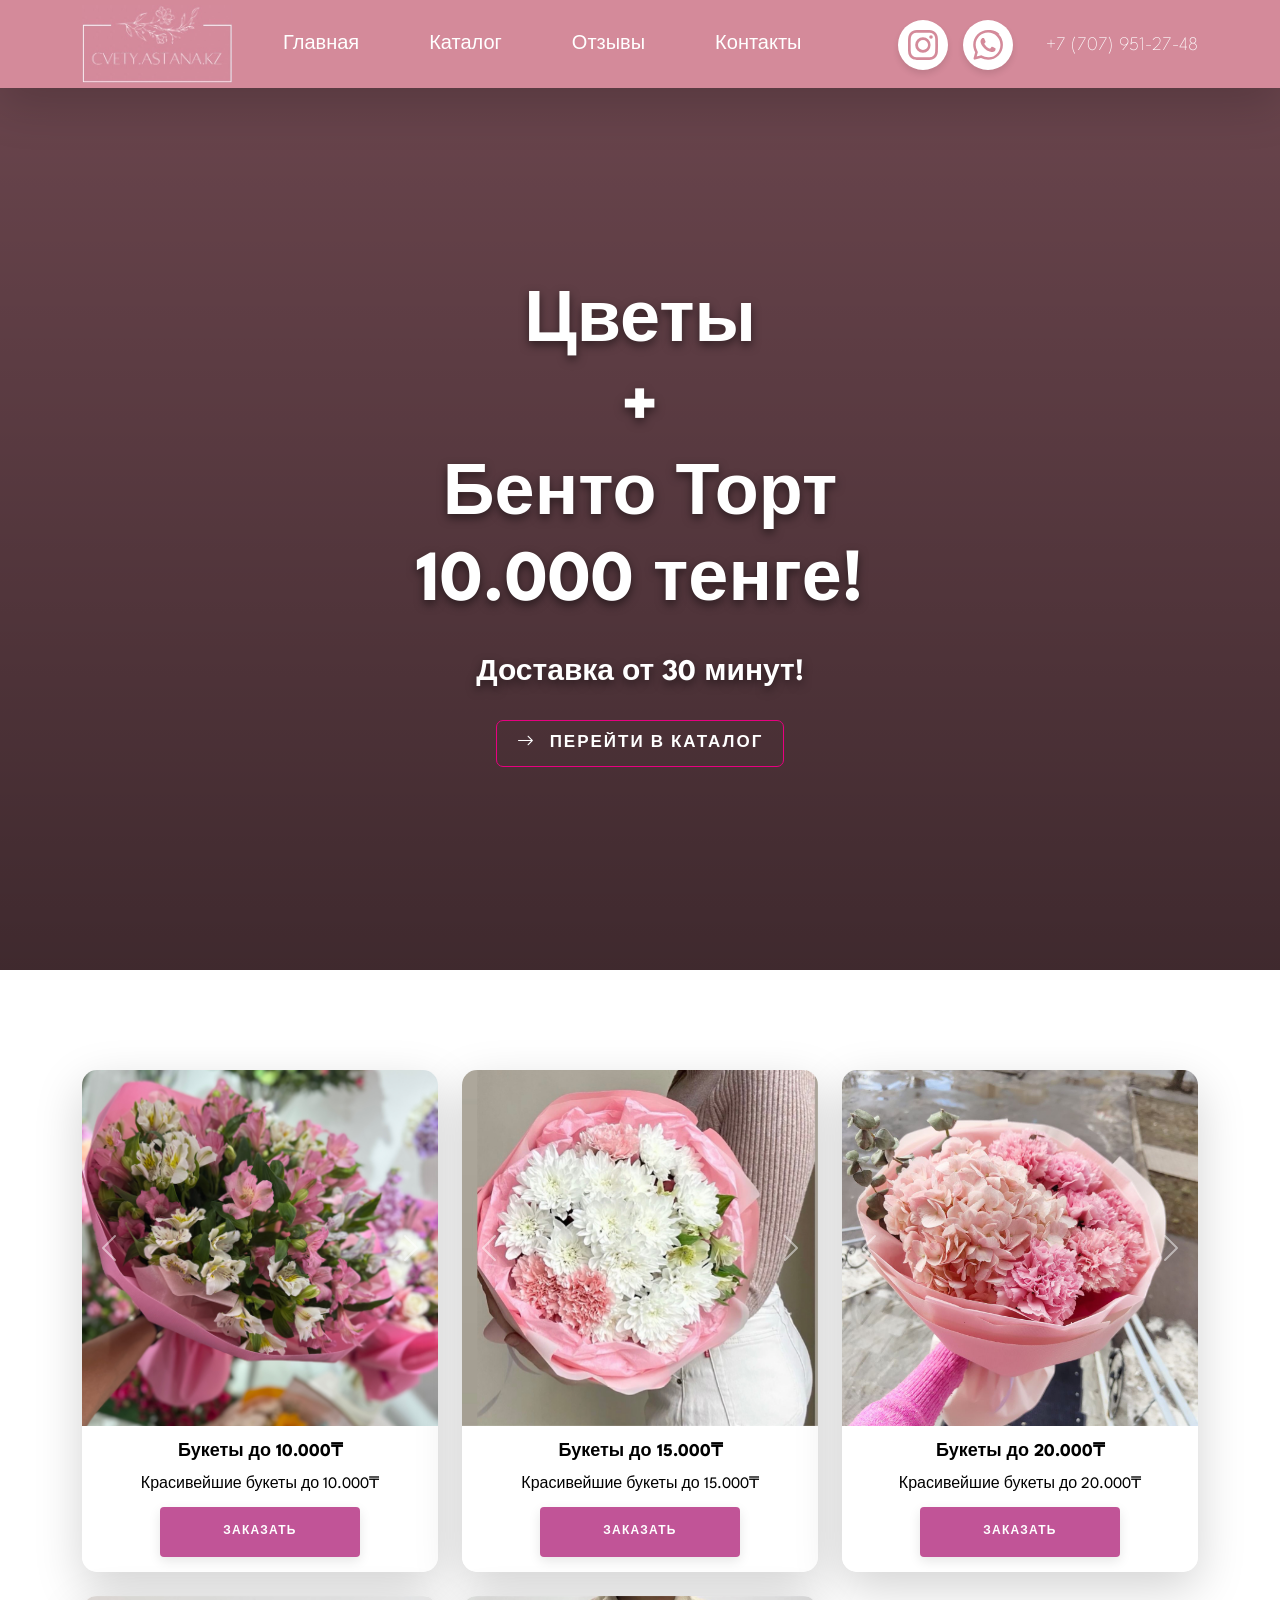
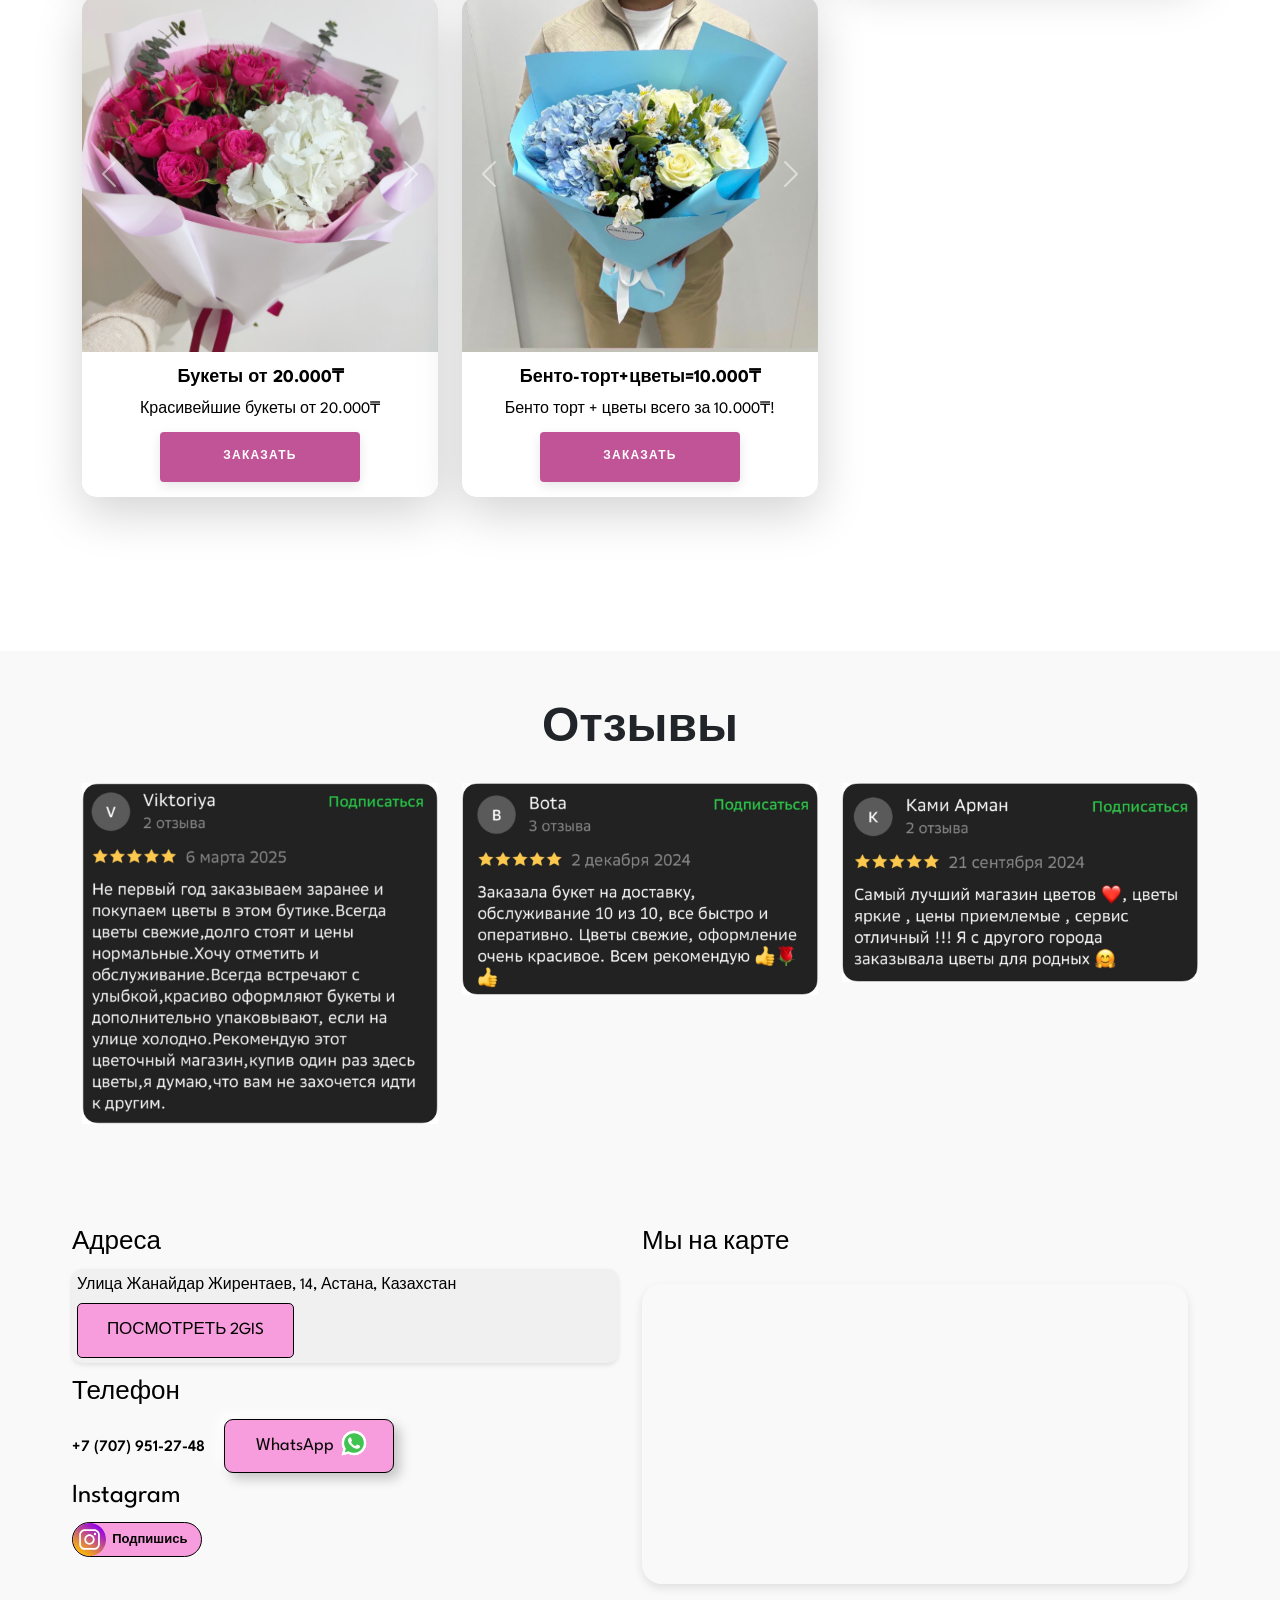
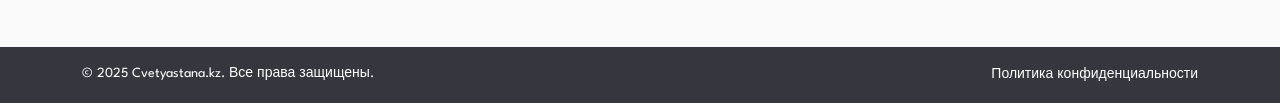
==== index.html @ 32a64604 "Add files via upload" ====
<!doctype html>
<html lang="ru">

<head>
    <meta charset="utf-8">
    <meta name="viewport" content="width=device-width, initial-scale=1">

    <meta name="description" content="">
    <meta name="author" content="Tooplate">

    <title>Cvetyastana.kz - Цветочный магазин</title>

    <!-- CSS FILES -->
    <link rel="preconnect" href="https://fonts.googleapis.com">

    <link rel="preconnect" href="https://fonts.gstatic.com" crossorigin>

    <link href="https://fonts.googleapis.com/css2?family=League+Spartan:wght@100;300;400;600;700&display=swap"
        rel="stylesheet">

    <link href="css/bootstrap.min.css" rel="stylesheet">

    <link href="css/bootstrap-icons.css" rel="stylesheet">

    <link href="css/owl.carousel.min.css" rel="stylesheet">

    <link href="css/style.css" rel="stylesheet">

    <style>
        :root {
            --primary-color: #d48a9a;
            --secondary-color: #bd0369;
            --header-height: 100px;
            /* Фиксированная высота хедера */
        }

        .navbar,
        .footer,
        .hero-section,
        .custom-btn,
        .badge {
            background-color: var(--primary-color) !important;
        }


        .navbar-brand,
        .nav-link,
        .hero-title,
        .text-white,
        .custom-btn,
        .badge {
            color: #ffffff !important;
        }

        .nav-link:hover,
        .custom-btn:hover {
            color: #bd0369 !important;
        }

        .contp {
            font-size: 30px;
        }

        .bgpriv {
            background: linear-gradient(to bottom, rgba(0, 0, 0, 0.5), rgba(0, 0, 0, 0.7)),
                url('images/fon.JPG');
            background-size: cover;
            background-position: center;
            background-repeat: no-repeat;
            height: 100vh;
            display: flex;
            justify-content: center;
            align-items: center;
            color: white;
            text-align: center;
            padding: 0 15px;
        }

        .catalog-item img {
            width: 100%;
            height: auto;
            object-fit: cover;
        }

        .review-item {
            height: 100px;
            border-radius: 20px;
            overflow: hidden;
        }

        .review-item img {
            width: 100%;
            height: 100%;
            object-fit: cover;
            border-radius: 20px;
        }


        /* Responsive styles */
        @media (max-width: 768px) {
            .hero-title {
                font-size: 50px;
                /* Увеличен размер текста */
                font-weight: bold;
            }

            .contp {
                font-size: 20px;
                font-weight: bold;
            }

            .catalog-info h4 {
                font-size: 18px;
            }

            .catalog-info p {
                font-size: 14px;
            }

            .navbar-brand {
                font-size: 32px;
            }

            .nav-link {
                font-size: 14px;
            }

            .custom-btn {
                font-size: 14px;
                padding: 8px 12px;
            }

            .phone-number {
                font-size: 14px;
            }

            .bgpriv {
                padding: 0 20px;
                /* Equal padding for left and right */
            }

            .container {
                padding-left: 15px;
                padding-right: 15px;
            }

            .catalog-item {
                margin-bottom: 20px;
            }

        }

        .catalog-buttons {
            display: flex;
            justify-content: center;
            align-items: center;
        }
    </style>

</head>

<body>

    <body>

        <nav class="navbar navbar-expand-lg bg-light fixed-top shadow-lg">
            <div class="container">

                <a class="navbar-brand" href="index.html">
                    <img src="images/logo.JPEG" width="150px" alt="Cvetyastana.kz Logo">
                </a>

                <button class="navbar-toggler" type="button" data-bs-toggle="collapse" data-bs-target="#navbarNav"
                    aria-controls="navbarNav" aria-expanded="false" aria-label="Toggle navigation">
                    <span class="navbar-toggler-icon"></span>
                </button>

                <div class="collapse navbar-collapse" id="navbarNav">
                    <ul class="navbar-nav ms-auto">
                        <li class="nav-item">
                            <a class="nav-link click-scroll" href="#section_1">Главная</a>
                        </li>

                        <li class="nav-item">
                            <a class="nav-link click-scroll" href="#catalog">Каталог</a>
                        </li>

                        <li class="nav-item">
                            <a class="nav-link click-scroll" href="#section_4">Отзывы</a>
                        </li>

                        <li class="nav-item">
                            <a class="nav-link click-scroll" href="#contact-form">Контакты</a>
                        </li>
                    </ul>
                    <div class="ws-in-nmb">
                        <ul class="example-2 d-flex align-items-center">
                            <li class="icon-content">
                                <a data-social="instagram" aria-label="Instagram"
                                    href="https://www.instagram.com/cvety.astana.kz">
                                    <div class="filled"></div>
                                    <svg xml:space="preserve" viewBox="0 0 16 16" class="bi bi-instagram"
                                        fill="currentColor" height="16" width="16" xmlns="http://www.w3.org/2000/svg">
                                        <path fill="currentColor"
                                            d="M8 0C5.829 0 5.556.01 4.703.048 3.85.088 3.269.222 2.76.42a3.9 3.9 0 0 0-1.417.923A3.9 3.9 0 0 0 .42 2.76C.222 3.268.087 3.85.048 4.7.01 5.555 0 5.827 0 8.001c0 2.172.01 2.444.048 3.297.04.852.174 1.433.372 1.942.205.526.478.972.923 1.417.444.445.89.719 1.416.923.51.198 1.09.333 1.942.372C5.555 15.99 5.827 16 8 16s2.444-.01 3.298-.048c.851-.04 1.434-.174 1.943-.372a3.9 3.9 0 0 0 1.416-.923c.445-.445.718-.891.923-1.417.197-.509.332-1.09.372-1.942C15.99 10.445 16 10.173 16 8s-.01-2.445-.048-3.299c-.04-.851-.175-1.433-.372-1.941a3.9 3.9 0 0 0-.923-1.417A3.9 3.9 0 0 0 13.24.42c-.51-.198-1.092-.333-1.943-.372C10.443.01 10.172 0 7.998 0zm-.717 1.442h.718c2.136 0 2.389.007 3.232.046.78.035 1.204.166 1.486.275.373.145.64.319.92.599s.453.546.598.92c.11.281.24.705.275 1.485.039.843.047 1.096.047 3.231s-.008 2.389-.047 3.232c-.035.78-.166 1.203-.275 1.485a2.5 2.5 0 0 1-.599.919c-.28.28-.546.453-.92.598-.28.11-.704.24-1.485.276-.843.038-1.096.047-3.232.047s-2.39-.009-3.233-.047c-.78-.036-1.203-.166-1.485-.276a2.5 2.5 0 0 1-.92-.598 2.5 2.5 0 0 1-.6-.92c-.109-.281-.24-.705-.275-1.485-.038-.843-.046-1.096-.046-3.233s.008-2.388.046-3.231c.036-.78.166-1.204.276-1.486.145-.373.319-.64.599-.92s.546-.453.92-.598c.282-.11.705-.24 1.485-.276.738-.034 1.024-.044 2.515-.045zm4.988 1.328a.96.96 0 1 0 0 1.92.96.96 0 0 0 0-1.92m-4.27 1.122a4.109 4.109 0 1 0 0 8.217 4.109 4.109 0 0 0 0-8.217m0 1.441a2.667 2.667 0 1 1 0 5.334 2.667 2.667 0 0 1 0-5.334z">
                                        </path>
                                    </svg>
                                </a>
                            <li class="icon-content">
                                <a data-social="whatsapp" aria-label="Whatsapp"
                                    href="https://wa.me/+77079512748?text=Здравствуйте!%20Я%20хочу%20заказать%20букет.">
                                    <div class="filled"></div>
                                    <svg xml:space="preserve" viewBox="0 0 24 24" class="bi bi-whatsapp"
                                        fill="currentColor" height="24" width="24" xmlns="http://www.w3.org/2000/svg">
                                        <path fill="currentColor"
                                            d="M17.472 14.382c-.297-.149-1.758-.867-2.03-.967-.273-.099-.471-.148-.67.15-.197.297-.767.966-.94 1.164-.173.199-.347.223-.644.075-.297-.15-1.255-.463-2.39-1.475-.883-.788-1.48-1.761-1.653-2.059-.173-.297-.018-.458.13-.606.134-.133.298-.347.446-.52.149-.174.198-.298.298-.497.099-.198.05-.371-.025-.52-.075-.149-.669-1.612-.916-2.207-.242-.579-.487-.5-.669-.51-.173-.008-.371-.01-.57-.01-.198 0-.52.074-.792.372-.272.297-1.04 1.016-1.04 2.479 0 1.462 1.065 2.875 1.213 3.074.149.198 2.096 3.2 5.077 4.487.709.306 1.262.489 1.694.625.712.227 1.36.195 1.871.118.571-.085 1.758-.719 2.006-1.413.248-.694.248-1.289.173-1.413-.074-.124-.272-.198-.57-.347m-5.421 7.403h-.004a9.87 9.87 0 01-5.031-1.378l-.361-.214-3.741.982.998-3.648-.235-.374a9.86 9.86 0 01-1.51-5.26c.001-5.45 4.436-9.884 9.888-9.884 2.64 0.002 5.122 1.03 6.988 2.898a9.825 9.825 0 012.893 6.994c-.003 5.45-4.437 9.884-8.985 9.884m8.413-18.297A11.815 11.815 0 0012.05 0C5.495 0 .16 5.335.157 11.892c0 2.096.547 4.142 1.588 5.945L.057 24l6.305-1.654a11.882 11.882 0 005.683 1.448h.005c6.554 0 11.89-5.335 11.893-11.893a11.821 11.821 0 00-3.48-8.413Z">
                                        </path>
                                    </svg>
                                </a>

                            </li>

                            </li>
                            <li class="ms-2">
                                <a href="tel:+77079512748" class="phone-number">+7 (707) 951-27-48</a>
                            </li>
                        </ul>
                    </div>
                </div>
            </div>
        </nav>

        <main>

            <section class="hero-section d-flex justify-content-center align-items-center bgpriv" id="section_1">
                <div class="container">
                    <div class="row">
                        <div class="col-lg-8 col-12 text-center mx-auto">
                            <div class="hero-section-text">
                                <h1 class="hero-title text-white mt-2 mb-4">Цветы <br> + <br> Бенто Торт <br> 10.000
                                    тенге!</h1>
                                <p class="hero-title text-white mt-2 mb-4 contp">Доставка от 30 минут!</p>
                                <button class="catalog-btn"
                                    onclick="document.getElementById('catalog').scrollIntoView({ behavior: 'smooth' });">
                                    <i class="bi bi-arrow-right"></i>
                                    <span class="ms-2">Перейти в каталог</span>
                                </button>
                            </div>
                        </div>
                    </div>
                </div>
            </section>

            <section class="catalog-section section-padding" id="catalog">
                <div class="container">
                    <div class="row">
                        <!-- Bouquet 1 -->
                        <div class="col-md-4 mb-4">
                            <div class="catalog-item shadow-lg position-relative">
                                <div id="carouselBouquet1" class="carousel slide" data-bs-ride="carousel">
                                    <div class="carousel-inner">
                                        <div class="carousel-item active">
                                            <img src="images/cvety-do-10k/IMG_2290.JPEG" class="d-block w-100"
                                                alt="Bouquet 1 Image 1">
                                        </div>
                                        <!-- Add 9 more images -->
                                        <div class="carousel-item">
                                            <img src="images/cvety-do-10k/IMG_2291.JPEG" class="d-block w-100"
                                                alt="Bouquet 1 Image 2">
                                        </div>
                                        <div class="carousel-item">
                                            <img src="images/cvety-do-10k/IMG_2292.JPEG" class="d-block w-100"
                                                alt="Bouquet 1 Image 3">
                                        </div>
                                        <div class="carousel-item">
                                            <img src="images/cvety-do-10k/IMG_2293.JPEG" class="d-block w-100"
                                                alt="Bouquet 1 Image 4">
                                        </div>
                                        <div class="carousel-item">
                                            <img src="images/cvety-do-10k/IMG_2294.JPEG" class="d-block w-100"
                                                alt="Bouquet 1 Image 5">
                                        </div>
                                        <div class="carousel-item">
                                            <img src="images/cvety-do-10k/IMG_2295.JPEG" class="d-block w-100"
                                                alt="Bouquet 1 Image 6">
                                        </div>
                                        <div class="carousel-item">
                                            <img src="images/cvety-do-10k/IMG_2296.JPEG" class="d-block w-100"
                                                alt="Bouquet 1 Image 7">
                                        </div>
                                        <div class="carousel-item">
                                            <img src="images/cvety-do-10k/IMG_2297.JPEG" class="d-block w-100"
                                                alt="Bouquet 1 Image 8">
                                        </div>
                                        <div class="carousel-item">
                                            <img src="images/cvety-do-10k/IMG_2298.JPEG" class="d-block w-100"
                                                alt="Bouquet 1 Image 9">
                                        </div>
                                        <div class="carousel-item">
                                            <img src="images/cvety-do-10k/IMG_2299.JPEG" class="d-block w-100"
                                                alt="Bouquet 1 Image 10">
                                        </div>
                                        <div class="carousel-item">
                                            <img src="images/cvety-do-10k/IMG_2300.JPEG" class="d-block w-100"
                                                alt="Bouquet 1 Image 11">
                                        </div>

                                        <!-- ...repeat for other images... -->
                                    </div>
                                    <button class="carousel-control-prev" type="button"
                                        data-bs-target="#carouselBouquet1" data-bs-slide="prev">
                                        <span class="carousel-control-prev-icon" aria-hidden="true"></span>
                                        <span class="visually-hidden">Previous</span>
                                    </button>
                                    <button class="carousel-control-next" type="button"
                                        data-bs-target="#carouselBouquet1" data-bs-slide="next">
                                        <span class="carousel-control-next-icon" aria-hidden="true"></span>
                                        <span class="visually-hidden">Next</span>
                                    </button>
                                </div>
                                <div class="catalog-info">
                                    <h4>Букеты до 10.000₸</h4>
                                    <p>Красивейшие букеты до 10.000₸</p>
                                    <div class="catalog-buttons">
                                        <div>
                                            <button class="btn-zakaz"
                                                onclick="window.open('https://wa.me/+77079512748?text=Здравствуйте!%20Я%20хочу%20заказать%20букет.', '_blank');">
                                                <i class="animation"></i>ЗАКАЗАТЬ<i class="animation"></i>
                                            </button>
                                        </div>
                                    </div>
                                </div>
                            </div>
                        </div>
                        <!-- Bouquet 2 -->
                        <div class="col-md-4 mb-4">
                            <div class="catalog-item shadow-lg position-relative">
                                <div id="carouselBouquet2" class="carousel slide" data-bs-ride="carousel">
                                    <div class="carousel-inner">
                                        <div class="carousel-item active">
                                            <img src="images/cvety-do-10k/IMG_2297.JPEG" class="d-block w-100"
                                                alt="Bouquet 1 Image 1">
                                        </div>
                                        <!-- Add 9 more images -->
                                        <div class="carousel-item">
                                            <img src="images/cvety-do-10k/IMG_2292.JPEG" class="d-block w-100"
                                                alt="Bouquet 1 Image 2">
                                        </div>
                                        <div class="carousel-item">
                                            <img src="images/cvety-do-10k/IMG_2297.JPEG" class="d-block w-100"
                                                alt="Bouquet 1 Image 3">
                                        </div>
                                        <div class="carousel-item">
                                            <img src="images/cvety-do-10k/IMG_2294.JPEG" class="d-block w-100"
                                                alt="Bouquet 1 Image 4">
                                        </div>
                                        <div class="carousel-item">
                                            <img src="images/cvety-do-10k/IMG_2293.JPEG" class="d-block w-100"
                                                alt="Bouquet 1 Image 5">
                                        </div>
                                        <div class="carousel-item">
                                            <img src="images/cvety-do-10k/IMG_2294.JPEG " class="d-block w-100"
                                                alt="Bouquet 1 Image 6">
                                        </div>
                                        <div class="carousel-item">
                                            <img src="images/cvety-do-10k/IMG_2292.JPEG" class="d-block w-100"
                                                alt="Bouquet 1 Image 7">
                                        </div>
                                        <div class="carousel-item">
                                            <img src="images/cvety-do-10k/IMG_2299.JPEG" class="d-block w-100"
                                                alt="Bouquet 1 Image 8">
                                        </div>
                                        <div class="carousel-item">
                                            <img src="images/cvety-do-10k/IMG_2294.JPEG" class="d-block w-100"
                                                alt="Bouquet 1 Image 9">
                                        </div>
                                        <div class="carousel-item">
                                            <img src="images/cvety-do-10k/IMG_2297.JPEG" class="d-block w-100"
                                                alt="Bouquet 1 Image 10">
                                        </div>
                                        <div class="carousel-item">
                                            <img src="images/cvety-do-10k/IMG_2300.JPEG" class="d-block w-100"
                                                alt="Bouquet 1 Image 11">
                                        </div>

                                        <!-- ...repeat for other images... -->
                                    </div>
                                    <button class="carousel-control-prev" type="button"
                                        data-bs-target="#carouselBouquet2" data-bs-slide="prev">
                                        <span class="carousel-control-prev-icon" aria-hidden="true"></span>
                                        <span class="visually-hidden">Previous</span>
                                    </button>
                                    <button class="carousel-control-next" type="button"
                                        data-bs-target="#carouselBouquet2" data-bs-slide="next">
                                        <span class="carousel-control-next-icon" aria-hidden="true"></span>
                                        <span class="visually-hidden">Next</span>
                                    </button>
                                </div>
                                <div class="catalog-info">
                                    <h4>Букеты до 15.000₸</h4>
                                    <p>Красивейшие букеты до 15.000₸</p>
                                    <div class="catalog-buttons">
                                        <div>
                                            <button class="btn-zakaz"
                                                onclick="window.open('https://wa.me/+77079512748?text=Здравствуйте!%20Я%20хочу%20заказать%20букет.', '_blank');">
                                                <i class="animation"></i>ЗАКАЗАТЬ<i class="animation"></i>
                                            </button>
                                        </div>
                                    </div>
                                </div>
                            </div>
                        </div>
                        <!-- Bouquet 3 -->
                        <div class="col-md-4 mb-4">
                            <div class="catalog-item shadow-lg position-relative">
                                <div id="carouselBouquet3" class="carousel slide" data-bs-ride="carousel">
                                    <div class="carousel-inner">
                                        <div class="carousel-item active">
                                            <img src="images/cvety-do-10k/IMG_2293.JPEG" class="d-block w-100"
                                                alt="Bouquet 1 Image 1">
                                        </div>
                                        <!-- Add 9 more images -->
                                        <div class="carousel-item">
                                            <img src="images/cvety-do-10k/IMG_2299.JPEG" class="d-block w-100"
                                                alt="Bouquet 1 Image 2">
                                        </div>
                                        <div class="carousel-item">
                                            <img src="images/cvety-do-10k/IMG_2295.JPEG" class="d-block w-100"
                                                alt="Bouquet 1 Image 3">
                                        </div>
                                        <div class="carousel-item">
                                            <img src="images/cvety-do-10k/IMG_2296.JPEG" class="d-block w-100"
                                                alt="Bouquet 1 Image 4">
                                        </div>
                                        <div class="carousel-item">
                                            <img src="images/cvety-do-10k/IMG_2291.JPEG" class="d-block w-100"
                                                alt="Bouquet 1 Image 5">
                                        </div>
                                        <div class="carousel-item">
                                            <img src="images/cvety-do-10k/IMG_2299.JPEG" class="d-block w-100"
                                                alt="Bouquet 1 Image 6">
                                        </div>
                                        <div class="carousel-item">
                                            <img src="images/cvety-do-10k/IMG_2297.JPEG" class="d-block w-100"
                                                alt="Bouquet 1 Image 7">
                                        </div>
                                        <div class="carousel-item">
                                            <img src="images/cvety-do-10k/IMG_2294.JPEG" class="d-block w-100"
                                                alt="Bouquet 1 Image 8">
                                        </div>
                                        <div class="carousel-item">
                                            <img src="images/cvety-do-10k/IMG_2290.JPEG" class="d-block w-100"
                                                alt="Bouquet 1 Image 9">
                                        </div>
                                        <div class="carousel-item">
                                            <img src="images/cvety-do-10k/IMG_2293.JPEG" class="d-block w-100"
                                                alt="Bouquet 1 Image 10">
                                        </div>
                                        <div class="carousel-item">
                                            <img src="images/cvety-do-10k/IMG_2300.JPEG" class="d-block w-100"
                                                alt="Bouquet 1 Image 11">
                                        </div>

                                        <!-- ...repeat for other images... -->
                                    </div>
                                    <button class="carousel-control-prev" type="button"
                                        data-bs-target="#carouselBouquet3" data-bs-slide="prev">
                                        <span class="carousel-control-prev-icon" aria-hidden="true"></span>
                                        <span class="visually-hidden">Previous</span>
                                    </button>
                                    <button class="carousel-control-next" type="button"
                                        data-bs-target="#carouselBouquet3" data-bs-slide="next">
                                        <span class="carousel-control-next-icon" aria-hidden="true"></span>
                                        <span class="visually-hidden">Next</span>
                                    </button>
                                </div>
                                <div class="catalog-info">
                                    <h4>Букеты до 20.000₸</h4>
                                    <p>Красивейшие букеты до 20.000₸</p>
                                    <div class="catalog-buttons">
                                        <div>
                                            <button class="btn-zakaz"
                                                onclick="window.open('https://wa.me/+77079512748?text=Здравствуйте!%20Я%20хочу%20заказать%20букет.', '_blank');">
                                                <i class="animation"></i>ЗАКАЗАТЬ<i class="animation"></i>
                                            </button>
                                        </div>
                                    </div>
                                </div>
                            </div>
                        </div>
                        <!-- Bouquet 4 -->
                        <div class="col-md-4 mb-4">
                            <div class="catalog-item shadow-lg position-relative">
                                <div id="carouselBouquet4" class="carousel slide" data-bs-ride="carousel">
                                    <div class="carousel-inner">
                                        <div class="carousel-item active">
                                            <img src="images/cvety-do-10k/IMG_2299.JPEG" class="d-block w-100"
                                                alt="Bouquet 1 Image 1">
                                        </div>
                                        <!-- Add 9 more images -->
                                        <div class="carousel-item">
                                            <img src="images/cvety-do-10k/IMG_2295.JPEG" class="d-block w-100"
                                                alt="Bouquet 1 Image 2">
                                        </div>
                                        <div class="carousel-item">
                                            <img src="images/cvety-do-10k/IMG_2293.JPEG" class="d-block w-100"
                                                alt="Bouquet 1 Image 3">
                                        </div>
                                        <div class="carousel-item">
                                            <img src="images/cvety-do-10k/IMG_2294.JPEG" class="d-block w-100"
                                                alt="Bouquet 1 Image 4">
                                        </div>
                                        <div class="carousel-item">
                                            <img src="images/cvety-do-10k/IMG_2299.JPEG" class="d-block w-100"
                                                alt="Bouquet 1 Image 5">
                                        </div>
                                        <div class="carousel-item">
                                            <img src="images/cvety-do-10k/IMG_2291.JPEG" class="d-block w-100"
                                                alt="Bouquet 1 Image 6">
                                        </div>
                                        <div class="carousel-item">
                                            <img src="images/cvety-do-10k/IMG_2296.JPEG" class="d-block w-100"
                                                alt="Bouquet 1 Image 7">
                                        </div>
                                        <div class="carousel-item">
                                            <img src="images/cvety-do-10k/IMG_2297.JPEG" class="d-block w-100"
                                                alt="Bouquet 1 Image 8">
                                        </div>
                                        <div class="carousel-item">
                                            <img src="images/cvety-do-10k/IMG_2293.JPEG" class="d-block w-100"
                                                alt="Bouquet 1 Image 9">
                                        </div>
                                        <div class="carousel-item">
                                            <img src="images/cvety-do-10k/IMG_2299.JPEG" class="d-block w-100"
                                                alt="Bouquet 1 Image 10">
                                        </div>
                                        <div class="carousel-item">
                                            <img src="images/cvety-do-10k/IMG_2297.JPEG" class="d-block w-100"
                                                alt="Bouquet 1 Image 11">
                                        </div>

                                        <!-- ...repeat for other images... -->
                                    </div>
                                    <button class="carousel-control-prev" type="button"
                                        data-bs-target="#carouselBouquet4" data-bs-slide="prev">
                                        <span class="carousel-control-prev-icon" aria-hidden="true"></span>
                                        <span class="visually-hidden">Previous</span>
                                    </button>
                                    <button class="carousel-control-next" type="button"
                                        data-bs-target="#carouselBouquet4" data-bs-slide="next">
                                        <span class="carousel-control-next-icon" aria-hidden="true"></span>
                                        <span class="visually-hidden">Next</span>
                                    </button>
                                </div>
                                <div class="catalog-info">
                                    <h4>Букеты от 20.000₸</h4>
                                    <p>Красивейшие букеты от 20.000₸</p>
                                    <div class="catalog-buttons">
                                        <div>
                                            <button class="btn-zakaz"
                                                onclick="window.open('https://wa.me/+77079512748?text=Здравствуйте!%20Я%20хочу%20заказать%20букет.', '_blank');">
                                                <i class="animation"></i>ЗАКАЗАТЬ<i class="animation"></i>
                                            </button>
                                        </div>
                                    </div>
                                </div>
                            </div>
                        </div>
                        <!-- Bouquet 5 -->
                        <div class="col-md-4 mb-4">
                            <div class="catalog-item shadow-lg position-relative">
                                <div id="carouselBouquet5" class="carousel slide" data-bs-ride="carousel">
                                    <div class="carousel-inner">
                                        <div class="carousel-item active">
                                            <img src="images/cvety-do-10k/IMG_2295.JPEG" class="d-block w-100"
                                                alt="Bouquet 1 Image 1">
                                        </div>
                                        <!-- Add 9 more images -->
                                        <div class="carousel-item">
                                            <img src="images/cvety-do-10k/IMG_2295.JPEG" class="d-block w-100"
                                                alt="Bouquet 1 Image 2">
                                        </div>
                                        <div class="carousel-item">
                                            <img src="images/cvety-do-10k/IMG_2299.JPEG" class="d-block w-100"
                                                alt="Bouquet 1 Image 3">
                                        </div>
                                        <div class="carousel-item">
                                            <img src="images/cvety-do-10k/IMG_2298.JPEG" class="d-block w-100"
                                                alt="Bouquet 1 Image 4">
                                        </div>
                                        <div class="carousel-item">
                                            <img src="images/cvety-do-10k/IMG_2296.JPEG" class="d-block w-100"
                                                alt="Bouquet 1 Image 5">
                                        </div>
                                        <div class="carousel-item">
                                            <img src="images/cvety-do-10k/IMG_2294.JPEG" class="d-block w-100"
                                                alt="Bouquet 1 Image 6">
                                        </div>
                                        <div class="carousel-item">
                                            <img src="images/cvety-do-10k/IMG_2291.JPEG" class="d-block w-100"
                                                alt="Bouquet 1 Image 7">
                                        </div>
                                        <div class="carousel-item">
                                            <img src="images/cvety-do-10k/IMG_2290.JPEG" class="d-block w-100"
                                                alt="Bouquet 1 Image 8">
                                        </div>
                                        <div class="carousel-item">
                                            <img src="images/cvety-do-10k/IMG_2298.JPEG" class="d-block w-100"
                                                alt="Bouquet 1 Image 9">
                                        </div>
                                        <div class="carousel-item">
                                            <img src="images/cvety-do-10k/IMG_2299.JPEG" class="d-block w-100"
                                                alt="Bouquet 1 Image 10">
                                        </div>
                                        <div class="carousel-item">
                                            <img src="images/cvety-do-10k/IMG_2300.JPEG" class="d-block w-100"
                                                alt="Bouquet 1 Image 11">
                                        </div>

                                        <!-- ...repeat for other images... -->
                                    </div>
                                    <button class="carousel-control-prev" type="button"
                                        data-bs-target="#carouselBouquet5" data-bs-slide="prev">
                                        <span class="carousel-control-prev-icon" aria-hidden="true"></span>
                                        <span class="visually-hidden">Previous</span>
                                    </button>
                                    <button class="carousel-control-next" type="button"
                                        data-bs-target="#carouselBouquet5" data-bs-slide="next">
                                        <span class="carousel-control-next-icon" aria-hidden="true"></span>
                                        <span class="visually-hidden">Next</span>
                                    </button>
                                </div>
                                <div class="catalog-info">
                                    <h4>Бенто-торт+цветы=10.000₸</h4>
                                    <p>Бенто торт + цветы всего за 10.000₸!</p>
                                    <div class="catalog-buttons">
                                        <div>
                                            <button class="btn-zakaz"
                                                onclick="window.open('https://wa.me/+77079512748?text=Здравствуйте!%20Я%20хочу%20заказать%20букет.', '_blank');">
                                                <i class="animation"></i>ЗАКАЗАТЬ<i class="animation"></i>
                                            </button>
                                        </div>
                                    </div>
                                </div>
                            </div>
                        </div>
                    </div>
                </div>
            </section>


            <section class="reviews-section section-padding" id="section_4">
                <div class="container">
                    <h2 class="text-center mb-4">Отзывы</h2>
                    <div class="row">
                        <div class="col-md-4 mb-4">
                            <div class="review-item1 ">
                                <img src="images/otzyvu/IMG_2271.JPEG" class="img-fluid" alt="Отзыв 1">
                            </div>
                        </div>
                        <div class="col-md-4 mb-4">
                            <div class="review-item2  ">
                                <img src="images/otzyvu/IMG_2272.JPEG" class="img-fluid" alt="Отзыв 2">
                            </div>
                        </div>
                        <div class="col-md-4 mb-4">
                            <div class="review-item3 ">
                                <img src="images/otzyvu/IMG_2273.JPEG" class="img-fluid" alt="Отзыв 3">
                            </div>
                        </div>
                    </div>
                </div>
            </section>

            <section class="contact-section section-padding" id="contact-form">
                <div class="container">
                    <div class="row">
                        <div class="col-md-6 mb-4" style="margin-left: -10px;">
                            <h4>Адреса</h4>
                            <div class="address">
                                <p>Улица Жанайдар Жирентаев, 14, Астана, Казахстан</p>
                                <button class="btn2gis"
                                    onclick="window.open('https://2gis.kz/astana/firm/70000001044842898/tab/prices?m=71.469579%2C51.152341%2F17.03', '_blank')">
                                    Посмотреть 2GIS
                                </button>
                            </div>
                            <h4>Телефон</h4>
                            <p>
                                <a href="tel:+77079512748">+7 (707) 951-27-48</a>
                                <button class="btnws" onclick="window.open('https://wa.me/+77079512748', '_blank')">
                                    WhatsApp
                                    <svg viewBox="0 0 48 48" xmlns="http://www.w3.org/2000/svg">
                                        <path
                                            d="M4.868,43.303l2.694-9.835C5.9,30.59,5.026,27.324,5.027,23.979C5.032,13.514,13.548,5,24.014,5c5.079,0.002,9.845,1.979,13.43,5.566c3.584,3.588,5.558,8.356,5.556,13.428c-0.004,10.465-8.522,18.98-18.986,18.98c-0.001,0,0,0,0,0h-0.008c-3.177-0.001-6.3-0.798-9.073-2.311L4.868,43.303z"
                                            fill="#fff"></path>
                                        <path
                                            d="M4.868,43.803c-0.132,0-0.26-0.052-0.355-0.148c-0.125-0.127-0.174-0.312-0.127-0.483l2.639-9.636c-1.636-2.906-2.499-6.206-2.497-9.556C4.532,13.238,13.273,4.5,24.014,4.5c5.21,0.002,10.105,2.031,13.784,5.713c3.679,3.683,5.704,8.577,5.702,13.781c-0.004,10.741-8.746,19.48-19.486,19.48c-3.189-0.001-6.344-0.788-9.144-2.277l-9.875,2.589C4.953,43.798,4.911,43.803,4.868,43.803z"
                                            fill="#fff"></path>
                                        <path
                                            d="M35.176,12.832c-2.98-2.982-6.941-4.625-11.157-4.626c-8.704,0-15.783,7.076-15.787,15.774c-0.001,2.981,0.833,5.883,2.413,8.396l0.376,0.597l-1.595,5.821l5.973-1.566l0.577,0.342c2.422,1.438,5.2,2.198,8.032,2.199h0.006c8.698,0,15.777-7.077,15.78-15.776C39.795,19.778,38.156,15.814,35.176,12.832z"
                                            fill="#40c351"></path>
                                        <path clip-rule="evenodd"
                                            d="M4.868,43.303l2.694-9.835C5.9,30.59,5.026,27.324,5.027,23.979C5.032,13.514,13.548,5,24.014,5c5.079,0.002,9.845,1.979,13.43,5.566c3.584,3.588,5.558,8.356,5.556,13.428c-0.004,10.465-8.522,18.98-18.986,18.98c-0.001,0,0,0,0,0h-0.008c-3.177-0.001-6.3-0.798-9.073-2.311L4.868,43.303z"
                                            fill="#fff"></path>
                                        <path
                                            d="M4.868,43.803c-0.132,0-0.26-0.052-0.355-0.148c-0.125-0.127-0.174-0.312-0.127-0.483l2.639-9.636c-1.636-2.906-2.499-6.206-2.497-9.556C4.532,13.238,13.273,4.5,24.014,4.5c5.21,0.002,10.105,2.031,13.784,5.713c3.679,3.683,5.704,8.577,5.702,13.781c-0.004,10.741-8.746,19.48-19.486,19.48c-3.189-0.001-6.344-0.788-9.144-2.277l-9.875,2.589C4.953,43.798,4.911,43.803,4.868,43.803z"
                                            fill="#fff"></path>
                                        <path
                                            d="M35.176,12.832c-2.98-2.982-6.941-4.625-11.157-4.626c-8.704,0-15.783,7.076-15.787,15.774c-0.001,2.981,0.833,5.883,2.413,8.396l0.376,0.597l-1.595,5.821l5.973-1.566l0.577,0.342c2.422,1.438,5.2,2.198,8.032,2.199h0.006c8.698,0,15.777-7.077,15.78-15.776C39.795,19.778,38.156,15.814,35.176,12.832z"
                                            fill="#40c351"></path>
                                        <path clip-rule="evenodd"
                                            d="M19.268,16.045c-0.355-0.79-0.729-0.806-1.068-0.82c-0.277-0.012-0.593-0.011-0.909-0.011c-0.316,0-0.83,0.119-1.265,0.594c-0.435,0.475-1.661,1.622-1.661,3.956c0,2.334,1.7,4.59,1.937,4.906c0.237,0.316,3.282,5.259,8.104,7.161c4.007,1.58,4.823,1.266,5.693,1.187c0.87-0.079,2.807-1.147,3.202-2.255c0.395-1.108,0.395-2.057,0.277-2.255c-0.119-0.198-0.435-0.316-0.909-0.554s-2.807-1.385-3.242-1.543c-0.435-0.158-0.751-0.237-1.068,0.238c-0.316,0.474-1.225,1.543-1.502,1.859c-0.277,0.317-0.554,0.357-1.028,0.119c-0.474-0.238-2.002-0.738-3.815-2.354c-1.41-1.257-2.362-2.81-2.639-3.285c-0.277-0.474-0.03-0.731,0.208-0.968c0.213-0.213,0.474-0.554,0.712-0.831c0.237-0.277,0.316-0.475,0.474-0.791c0.158-0.317,0.079-0.594-0.04-0.831C20.612,19.329,19.69,16.983,19.268,16.045z"
                                            fill-rule="evenodd" fill="#fff"></path>
                                    </svg>
                                </button>
                            </p>

                            <h4>Instagram</h4>
                            <p>
                                <button class="btn-instagram"
                                    onclick="window.open('https://www.instagram.com/cvety.astana.kz', '_blank')">
                                    <span class="icon">
                                        <svg height="33" viewBox="0 0 128 128" width="33"
                                            xmlns="http://www.w3.org/2000/svg"
                                            xmlns:xlink="http://www.w3.org/1999/xlink">
                                            <linearGradient id="a" gradientTransform="matrix(1 0 0 -1 594 633)"
                                                gradientUnits="userSpaceOnUse" x1="-566.711" x2="-493.288" y1="516.569"
                                                y2="621.43">
                                                <stop offset="0" stop-color="#ffb900"></stop>
                                                <stop offset="1" stop-color="#9100eb"></stop>
                                            </linearGradient>
                                            <circle cx="64" cy="64" fill="url(#a)" r="64"></circle>
                                            <g fill="#fff">
                                                <path
                                                    d="m82.333 104h-36.666c-11.947 0-21.667-9.719-21.667-21.667v-36.666c0-11.948 9.72-21.667 21.667-21.667h36.666c11.948 0 21.667 9.719 21.667 21.667v36.667c0 11.947-9.719 21.666-21.667 21.666zm-36.666-73.333c-8.271 0-15 6.729-15 15v36.667c0 8.271 6.729 15 15 15h36.666c8.271 0 15-6.729 15-15v-36.667c0-8.271-6.729-15-15-15z">
                                                </path>
                                                <path
                                                    d="m64 84c-11.028 0-20-8.973-20-20 0-11.029 8.972-20 20-20s20 8.971 20 20c0 11.027-8.972 20-20 20zm0-33.333c-7.352 0-13.333 5.981-13.333 13.333 0 7.353 5.981 13.333 13.333 13.333s13.333-5.98 13.333-13.333c0-7.352-5.98-13.333-13.333-13.333z">
                                                </path>
                                                <circle cx="85.25" cy="42.75" r="4.583"></circle>
                                            </g>
                                        </svg>
                                    </span>
                                    <span class="text1">Подпишись</span>
                                    <span class="text2">@cvety.astana.kz</span>
                                </button>
                            </p>
                        </div>
                        <div class="col-md-6 mb-4">
                            <h4>Мы на карте</h4>
                            <iframe class="yandex-map"
                                src="https://yandex.ru/map-widget/v1/?um=constructor%3A1f2e3d4c5b6a7g8h9i0j1k2l3m4n5o6p7q8r9s0t1u2v3w4x5y6z7&ll=71.487301%2C51.138948&z=13&pt=51.152196, 71.475345"
                                width="100%" height="300" frameborder="0"></iframe>
                        </div>
                    </div>
            </section>
        </main>

        <footer class="site-footer py-3">
            <div class="container">
                <div class="row">
                    <div class="col-md-6">
                        <p class="text-white mb-0 small">© 2025 Cvetyastana.kz. Все права защищены.</p>
                    </div>
                    <div class="col-md-6 text-md-end">
                        <a href="privacy-policy.html" class="text-white small">Политика конфиденциальности</a>
                    </div>
                </div>
            </div>
        </footer>

        <!-- JAVASCRIPT FILES -->
        <script src="js/jquery.min.js"></script>
        <script src="js/bootstrap.min.js"></script>
        <script src="js/click-scroll.js"></script>
        <script src="js/jquery.backstretch.min.js"></script>
        <script src="js/owl.carousel.min.js"></script>
        <script src="js/custom.js"></script>
        <script>
            // Close the menu when the cross icon is clicked
            document.querySelector('.navbar-toggler').addEventListener('click', function () {
                const navbarCollapse = document.getElementById('navbarNav');
                if (navbarCollapse.classList.contains('show')) {
                    navbarCollapse.classList.remove('show');
                }
            });
        </script>
        <style>
            .btn-instagram {
                position: relative;
                width: 130px;
                height: 35px;
                border-radius: 30px;
                background-color: #f79cdd;
                border: 1px #000000 solid;
                overflow: hidden;
            }

            .text1 {
                font-size: 13px;
                font-weight: 600;
                margin-left: 22%;
            }

            .text2 {
                position: absolute;
                top: 27%;
                left: -94px;
                font-weight: 500;
                font-size: 12px;
                color: white;
            }

            .icon {
                position: absolute;
                top: 0;
                left: 0;
                transition: transform 0.5s;
            }

            .icon::before {
                position: absolute;
                left: -100px;
                top: 0;
                z-index: -1;
                content: '';
                width: 130px;
                height: 33px;
                border-radius: 30px;
                background: radial-gradient(circle at 30% 107%, #fdf497 0%, #fdf497 5%, #fd49c7 45%, #d6249f 60%, #285AEB 90%);
            }

            .btn-instagram:hover .icon {
                transform: translateX(96px);
                transition: transform 0.5s;
            }

            .btn-instagram:hover .text2 {
                transform: translateX(100px);
                transition: transform 0.6s;
            }

            .btn-instagram:active {
                transform: scale(1.03);
            }

            .btn-zakaz {
                outline: 0;
                display: inline-flex;
                align-items: center;
                justify-content: space-between;
                background: #c15497;
                min-width: 200px;
                border: 0;
                border-radius: 4px;
                box-shadow: 0 4px 12px rgba(0, 0, 0, .1);
                box-sizing: border-box;
                padding: 16px 20px;
                color: #fff;
                font-size: 12px;
                font-weight: 600;
                letter-spacing: 1.2px;
                text-transform: uppercase;
                overflow: hidden;
                cursor: pointer;
            }

            .btn-zakaz:hover {
                opacity: .95;
            }

            .btn-zakaz .animation {
                border-radius: 100%;
                animation: ripple 0.6s linear infinite;
            }

            @keyframes ripple {
                0% {
                    box-shadow: 0 0 0 0 rgba(255, 255, 255, 0.1), 0 0 0 20px rgba(255, 255, 255, 0.1), 0 0 0 40px rgba(255, 255, 255, 0.1), 0 0 0 60px rgba(255, 255, 255, 0.1);
                }

                100% {
                    box-shadow: 0 0 0 20px rgba(255, 255, 255, 0.1), 0 0 0 40px rgba(255, 255, 255, 0.1), 0 0 0 60px rgba(255, 255, 255, 0.1), 0 0 0 80px rgba(255, 255, 255, 0);
                }
            }
        </style>
    </body>

</html>
---- css/style.css ----
/* кастом пропорци */
:root {
  --white-color:                  #ffffff;
  --primary-color:                #ffd74f;
  --secondary-color:              #bd0369; /* Обновленный цвет */
  --section-bg-color:             #f9f9f9;
  --site-footer-bg-color:         #36363e;
  --custom-btn-bg-color:          #00a05d;
  --dark-color:                   #000000;
  --p-color:                      #717275;
  --border-color:                 #e9eaeb;

  --body-font-family:             'League Spartan', sans-serif;

  --h1-font-size:                 62px;
  --h2-font-size:                 48px;
  --h3-font-size:                 36px;
  --h4-font-size:                 32px;
  --h5-font-size:                 24px;
  --h6-font-size:                 22px;
  --p-font-size:                  20px;
  --btn-font-size:                16px;

  --border-radius-large:          100px;
  --border-radius-medium:         20px;
  --border-radius-small:          10px;

  --font-weight-light:            300;
  --font-weight-normal:           400;
  --font-weight-semibold:         600;
  --font-weight-bold:             700;
}

body {
    background-color: var(--white-color);
    font-family: var(--body-font-family); 
    padding-top: 70px;
    margin: 0; /* Убираем стандартные отступы */
    padding-top: 70px; /* Отступ равен высоте хедера */
}


ul {
  list-style: none;
}

.example-2 {
  display: flex;
  align-items: center;
  gap: 15px; /* Расстояние между иконками */
  list-style: none;
  margin: 0;
  padding: 0;
  justify-content: center;
}

  .example-2 .icon-content {
    display: flex; /* Используем Flexbox для выравнивания */
    justify-content: center; /* Центрируем содержимое по горизонтали */
    align-items: center; /* Центрируем содержимое по вертикали */
    width: 50px; /* Фиксированная ширина иконки */
    height: 50px; /* Фиксированная высота иконки */
    border-radius: 50%; /* Закругляем края */
    background-color: #fff; /* Фон иконки */
    transition: all 0.3s ease-in-out; /* Анимация при наведении */
    box-shadow: 0 4px 6px rgba(0, 0, 0, 0.1); /* Легкая тень */
}

.example-2 .icon-content .tooltip {
  position: absolute;
  top: -30px;
  left: 50%;
  transform: translateX(-50%);
  color: #fff;
  padding: 6px 10px;
  border-radius: 5px;
  opacity: 0;
  visibility: hidden;
  font-size: 14px;
  transition: all 0.3s ease;
}
.example-2 .icon-content:hover .tooltip {
  opacity: 1;
  visibility: visible;
  top: -50px;
}
.example-2 .icon-content a {
  position: relative;
  overflow: hidden;
  display: flex;
  justify-content: center;
  align-items: center;
  width: 40px; /* Фиксированная ширина */
  height: 40px; /* Фиксированная высота */
  border-radius: 50%;
  color: var(--primary-color);
  background-color: #fff;
  transition: all 0.3s ease-in-out;
  font-size: 1.5rem; /* Размер иконок */
  text-decoration: none;
}
.example-2 .icon-content a:hover {
  box-shadow: 3px 2px 45px 0px rgb(0 0 0 / 12%);
  color: #f2cbd3; /* Цвет при наведении */
}
.example-2 .icon-content a svg {
  position: relative;
  z-index: 1;
  width: 30px;
  height: 30px;
}
.example-2 .icon-content a:hover {
  color: white;
}
.example-2 .icon-content a .filled {
  position: absolute;
  top: auto;
  bottom: 0;
  left: 0;
  width: 100%;
  height: 0;
  background-color: #000;
  transition: all 0.3s ease-in-out;
}
.example-2 .icon-content a:hover .filled {
  height: 100%;
}

.example-2 .icon-content a[data-social="whatsapp"] .filled,
.example-2 .icon-content a[data-social="whatsapp"] ~ .tooltip {
  background-color: #128c7e;
}

.example-2 .icon-content a[data-social="facebook"] .filled,
.example-2 .icon-content a[data-social="facebook"] ~ .tooltip {
  background-color: #3b5998;
}
.example-2 .icon-content a[data-social="instagram"] .filled,
.example-2 .icon-content a[data-social="instagram"] ~ .tooltip {
  background: linear-gradient(
    45deg,
    #405de6,
    #5b51db,
    #b33ab4,
    #c135b4,
    #e1306c,
    #fd1f1f
  );
}
.example-2 .icon-content a[data-social="youtube"] .filled,
.example-2 .icon-content a[data-social="youtube"] ~ .tooltip {
  background-color: #bd0369; /* Обновленный цвет */
}

/* Номер */
.ws-in-nmb {
    display: flex; /* Используем Flexbox для выравнивания */
    align-items: center; /* Центрируем элементы по вертикали */
    gap: 20px; /* Расстояние между элементами */
    flex-wrap: nowrap; /* Запрещаем перенос строк */
    width: 100%;
    text-align: center;
    margin-bottom: 10px;
    position: relative;
    top: -15px;
    font-size: 20px;
    font-weight: var(--font-weight-light);
    display: flex;
    align-items: center;
    flex-wrap: wrap; /* Запрещаем перенос строк */
    justify-content: flex-end; /* Распределение элементов */
    flex-wrap: wrap; /* Позволяем перенос строк на мобильных устройствах */
    top: 6px;
}

.ws-in-nmb .phone-number {
    color: white;/* Цвет текста */
    font-weight: lighter; /* Жирный текст */
    font-size: 1.2rem; /* Увеличенный размер текста */
    white-space: nowrap; /* Запрещаем перенос текста */
    text-decoration: none; /* Убираем подчеркивание */
    margin-left: 10px; /* Отступ слева */
/* Убираем смещение */
    top: 0; /* Сбрасываем смещение */
}



/* типография */

h1,
h2,
h3,
h4,
h5,
h6 {
  font-weight: var(--font-weight-semibold);
}

h1 {
  font-size: var(--h1-font-size);
}

h2 {
  font-size: var(--h2-font-size);
}

h3 {
  font-size: var(--h3-font-size);
}

h4 {
  font-size: var(--h4-font-size);
}

h5 {
  font-size: var(--h5-font-size);
  line-height: normal;
}

h6 {
  font-size: var(--h6-font-size);
}

p {
  color: var (--p-color);
  font-size: var(--p-font-size);
}

ul li {
  color: var(--p-color);
  font-size: var(--p-font-size);
  font-weight: var(--font-weight-normal);
}

a, 
button {
  touch-action: manipulation;
  transition: all 0.3s;
}

a {
  color: var(--p-color);
  text-decoration: none;
}

a:hover {
  color: var(--secondary-color);
}

b,
strong {
  font-weight: var(--font-weight-bold);
}



/* секции */
.section-padding {
  padding-top: 100px;
  padding-bottom: 100px;
}

.section-bg {
  background: var(--section-bg-color);
}

.section-small-title {
  color: var(--custom-Nn-bg-color);
  font-size: var(--btn-font-size);
  font-weight: var(--font-weight-semibold);
  display: block;
}

.section-overlay {
  background: rgba(0, 0, 0, 0.25);
  position: absolute;
  top: 0;
  left: 0;
  pointer-events: none;
  width: 100%;
  height: 100%;
}

.custom-block {
  background: var(--primary-color);
  border-top: 20px solid var(--secondary-color);
  border-radius: var(--border-radius-medium);
  position: relative;
  overflow: hidden;
  padding: 30px 50px;
}

.featured-custom-block {
  background: var(--border-color);
}

.shop-detail-custom-block {
  background: transparent;
  border-top: 0;
  border-radius: 0;
  padding: 30px;
}

.pagination {
  margin-top: 30px;
  margin-bottom: 0;
}

.page-link {
  border-color: var(--border-color);
  border-radius: var(--border-radius-large);
  color: var(--p-color);
  font-size: var(--copyright-font-size);
  padding: 0;
  width: 45px;
  height: 45px;
  line-height: 45px;
  text-align: center;
  margin-right: 10px;
  margin-left: 10px;
}

.page-item.active .page-link,
.page-link:hover {
  background: #bd0369; /* Обновленный цвет */
  border-color: transparent;
  color: var(--white-color);
}

.page-item:first-child .page-link,
.page-item:last-child .page-link {
  border: 0;
  border-radius: var(--border-radius-large);
}

.page-item:not(:first-child) .page-link {
  margin-left: 5px;
}


/* кастомные линки */
.custom-link {
  color: var(--p-color);
  position: relative;
  overflow: hidden;
  z-index: 1;
  display: inline-block;
  vertical-align: middle;
  transition: all .3s cubic-bezier(.645,.045,.355,1);
  padding-bottom: 2px;
}

.custom-link::after {
  content: "";
  width: 0;
  height: 2px;
  bottom: 0;
  position: absolute;
  left: auto;
  right: 0;
  z-index: -1;
  transition: width .6s cubic-bezier(.25,.8,.25,1) 0s;
  background: currentColor;
}

.custom-link:hover::after {
  width: 100%;
  left: 0;
  right: auto;
}

.custom-link:hover {
  color: var(--primary-color);
}

.custom-link:hover::after {
  background: var(--custom-btn-bg-color);
}


/* кастомные бейджи */
.custom-badge {
  background: var(--white-color);
  display: inline-block;
  vertical-align: top;
  position: relative;
  color: var(--secondary-color);
  font-size: var(--copyright-font-size);
  font-weight: var(--font-weight-semibold);
  padding: 10px 10px 6px 10px;
}

.custom-badge::before {
  content: "";
  display: block;
  margin: auto;
  width: 0;
  height: 0;
  border-bottom: 7px solid var(--white-color);
  border-right: 7px solid transparent;
  border-left: 7px solid transparent;
  position: absolute;
  top: -7px;
  right: 0;
  left: 0;
}


/* кастомные кнопки */
.custom-btn {
  background: var(--custom-btn-bg-color);
  border: 2px solid transparent;
  border-radius: var(--border-radius-large);
  color: var(--white-color);
  font-size: var(--btn-font-size);
  font-weight: var(--font-weight-semibold);
  line-height: normal;
  padding: 15px 20px;
}

.custom-btn:hover {
  background: transparent;
  border-color: var(--custom-btn-bg-color);
  color: var(--custom-btn-bg-color);
}

.custom-border-btn {
  background: transparent;
  border: 2px solid var(--border-color);
  color: var(--white-color);
}

.custom-border-btn:hover {
  background: var(--white-color);
  border-color: var(--white-color);
  color: var(--secondary-color);
}


/* навигационная панель */
.navbar {
  padding-top: 0;
  padding-bottom: 0;
  transition: all 0.3s;
  z-index: 1000; /* Убедитесь, что хедер не мешает */
}

.navbar-brand {
  font-size: var(--h4-font-size);
  font-weight: var(--font-weight-bold);
}

.navbar-brand,
.navbar-brand:hover {
  color: #c30068
}

.navbar-expand-lg .navbar-nav .nav-link {
  margin-right: 0;
  margin-left: 0;
  padding: 20px 35px;
}

.navbar-nav .nav-link {
  display: inline-block;
  color: var(--p-bg-color);
  font-size: var(--menu-font-size);
  font-weight: var(--font-weight-medium);
  position: relative;
  padding-top: 15px;
  padding-bottom: 15px;
}

.navbar-nav .nav-link.active, 
.navbar-nav .nav-link:hover {
  background: var(--primary-color);
  color: var(--white-color);
}

.dropdown-menu {
  border-radius: 0;
  border: 0;
  padding: 0;
}

.dropdown-item {
  border-bottom: 1px solid var(--border-color);
  display: inline-block;
  color: var(--p-bg-color);
  font-size: var(--menu-font-size);
  font-weight: var(--font-weight-medium);
  position: relative;
  padding-top: 10px;
  padding-bottom: 10px;
}

.dropdown-menu li:last-child .dropdown-item {
  border-bottom: 0;
}

.dropdown-item.active, 
.dropdown-item:active,
.dropdown-item:focus, 
.dropdown-item:hover {
  background: var(--primary-color);
  color: var(--white-color);
}

.dropdown-toggle::after {
  content: "\f282";
  display: inline-block;
  font-family: bootstrap-icons !important;
  font-size: var(--copyright-font-size);
  font-style: normal;
  font-weight: normal !important;
  font-variant: normal;
  text-transform: none;
  line-height: 1;
  vertical-align: -.125em;
  -webkit-font-smoothing: antialiased;
  -moz-osx-font-smoothing: grayscale;
  position: relative;
  left: 2px;
  border: 0;
}

@media screen and (min-width: 992px) {
  .dropdown:hover .dropdown-menu {
    display: block;
    margin-top: 0;
  }
}

.navbar-toggler {
  border: 0;
  padding: 0;
  cursor: pointer;
  margin: 0;
  width: 30px;
  height: 35px;
  outline: none;
}

.navbar-toggler:focus {
  outline: none;
  box-shadow: none;
}

.navbar-toggler[aria-expanded="true"] .navbar-toggler-icon {
  background: transparent;
}

.navbar-toggler[aria-expanded="true"] .navbar-toggler-icon:before,
.navbar-toggler[aria-expanded="true"] .navbar-toggler-icon:after {
  transition: top 300ms 50ms ease, -webkit-transform 300ms 350ms ease;
  transition: top 300ms 50ms ease, transform 300ms 350ms ease;
  transition: top 300ms 50ms ease, transform 300ms 350ms ease, -webkit-transform 300ms 350ms ease;
  top: 0;
}

.navbar-toggler[aria-expanded="true"] .navbar-toggler-icon:before {
  transform: rotate(45deg);
}

.navbar-toggler[aria-expanded="true"] .navbar-toggler-icon:after {
  transform: rotate(-45deg);
}

.navbar-toggler .navbar-toggler-icon {
  background: var(--dark-color);
  transition: background 10ms 300ms ease;
  display: block;
  width: 30px;
  height: 2px;
  position: relative;
}

.navbar-toggler .navbar-toggler-icon:before,
.navbar-toggler .navbar-toggler-icon:after {
  transition: top 300ms 350ms ease, -webkit-transform 300ms 50ms ease;
  transition: top 300ms 350ms ease, transform 300ms 50ms ease;
  transition: top 300ms 350ms ease, transform 300ms 50ms ease, -webkit-transform 300ms 50ms ease;
  position: absolute;
  right: 0;
  left: 0;
  background: var(--dark-color);
  width: 30px;
  height: 2px;
  content: '';
}

.navbar-toggler .navbar-toggler-icon::before {
  top: -8px;
}

.navbar-toggler .navbar-toggler-icon::after {
  top: 8px;
}

.catalog-btn {
  position: relative;
  padding: 10px 20px;
  border-radius: 7px;
  border: 1px solid #e80080;
  font-size: 17px;
  text-transform: uppercase;
  font-weight: 600;
  letter-spacing: 2px;
  background: transparent;
  color: #fff;
  overflow: hidden;
  box-shadow: 0 0 0 0 transparent;
  -webkit-transition: all 0.2s ease-in;
  -moz-transition: all 0.2s ease-in;
  transition: all 0.2s ease-in;
}

.catalog-btn:hover {
  background: rgb(239, 68, 255);
  box-shadow: 0 0 30px 5px rgba(255, 0, 144, 0.815);
  -webkit-transition: all 0.2s ease-out;
  -moz-transition: all 0.2s ease-out;
  transition: all 0.2s ease-out;
}

.catalog-btn:hover::before {
  -webkit-animation: sh02 0.5s 0s linear;
  -moz-animation: sh02 0.5s 0s linear;
  animation: sh02 0.5s 0s linear;
}

.catalog-btn::before {
  content: '';
  display: block;
  width: 0px;
  height: 86%;
  position: absolute;
  top: 7%;
  left: 0%;
  opacity: 0;
  background: #fff;
  box-shadow: 0 0 50px 30px #fff;
  -webkit-transform: skewX(-20deg);
  -moz-transform: skewX(-20deg);
  -ms-transform: skewX(-20deg);
  -o-transform: skewX(-20deg);
  transform: skewX(-20deg);
}

@keyframes sh02 {
  from {
    opacity: 0;
    left: 0%;
  }

  50% {
    opacity: 1;
  }

  to {
    opacity: 0;
    left: 100%;
  }
}

.catalog-btn:active {
  box-shadow: 0 0 0 0 transparent;
  -webkit-transition: box-shadow 0.2s ease-in;
  -moz-transition: box-shadow 0.2s ease-in;
  transition: box-shadow 0.2s ease-in;
}


/* хедер */
.site-header {
  max-width: 300px; /* Компактная ширина */
  padding: 12px 16px; /* Умеренные отступы */
  font-size: 16px; /* Увеличенный размер текста для читаемости */
  font-weight: var(--font-weight-bold); /* Более жирный текст для акцента */
  line-height: 1.6; /* Удобочитаемый межстрочный интервал */
  text-align: center; /* Центрирование текста */
  color: #000000; /* Черный цвет текста для максимального контраста */
  background: #cf0072; /* Чисто белый фон */
  border-radius: var(--border-radius-large); /* Умеренно закругленные углы */
  box-shadow: 0 4px 8px rgba(0, 0, 0, 0.1); /* Мягкая тень */
  word-wrap: break-word; /* Перенос длинных слов */
  margin: 20px auto; /* Центрирование блока */
  text-shadow: 0 1px 2px rgba(0, 0, 0, 0.2); /* Легкая тень для выделения текста */
}

/* херо */
.hero-section {
  position: relative;
  padding-top: 150px;
  padding-bottom: 150px;
  min-height: 580px;
  background-size: cover;
  background-position: center;
  color: var(--white-color);
  text-align: center;
  animation: fadeIn 1s ease-in-out;
}

.hero-form {
  background: var(--white-color);
  border-radius: var(--border-radius-small);
  padding: 40px;
  padding-bottom: 16px;
}

.hero-icon,
.contact-icon {
  color: var(--secondary-color);
}

.hero-btn {
  position: absolute;
  bottom: 0;
  right: 0;
  left: 0;
  margin: 60px auto;
}

.hero-btn-link {
  background: var(--primary-color);
  border-radius: var(--border-radius-large);
  color: var(--white-color);
  font-size: var(--h4-font-size);
  width: 64px;
  height: 64px;
  line-height: 68px;
  text-align: center;
}

.hero-btn-link:hover {
  background: var(--secondary-color);
  color: var(--white-color);
}

.hero-title {
    font-size: 72px; /* Увеличенный размер текста */
    font-weight: var(--font-weight-bold);
    text-shadow: 0 4px 10px rgba(0, 0, 0, 0.5);
    animation: fadeIn 1.5s ease-in-out;
    animation: fadeInDown 1.5s ease-in-out;
}



/* о нас */
.about-section {
  padding-top: 150px;
  padding-bottom: 150px;
}

.about-image {
  display: block;
  border-radius: 100%;
  width: 350px;
  height: 350px;
  object-fit: cover;
}

.about-image-small {
  display: block;
  margin: auto;
  width: 250px;
  height: 250px;
}

/*---------------------------------------
  REVIEWS              
-----------------------------------------*/
.reviews-section {
  background: var(--section-bg-color);
  padding: 50px 0;
}

.review-item {
  background: #ffffff;
  border-radius: var(--border-radius-medium);
  box-shadow: 0 4px 10px rgba(0, 0, 0, 0.1);
  text-align: center;
  height: 200px; /* Увеличиваем высоту */
  border-radius: 10px;
  overflow: hidden;
}

.review-item img {
  width: 100%;
  height: 100%;
  object-fit: cover;
}

.review-item p {
  font-size: var(--p-font-size);
  color: var(--p-color);
  margin-bottom: 15px;
}

.review-item h5 {
  font-size: var(--h5-font-size);
  font-weight: var(--font-weight-bold);
  color: var(--dark-color);
}

.reviews-carousel .owl-item img,
.avatar-image {
  border-radius: var(--border-radius-large);
  width: 50px;
  height: 50px;
  object-fit: cover;
}

.reviews-carousel .owl-nav {
  position: absolute;
  top: -100px;
  right: 0;
}

.reviews-carousel .owl-nav button.owl-next, 
.reviews-carousel .owl-nav button.owl-prev {
  background: var(--white-color);
  border-radius: var(--border-radius-large);
  width: 60px;
  height: 60px;
  margin: 5px;
  transition: all 0.5s;
}

.reviews-carousel .owl-nav button.owl-next:hover, 
.reviews-carousel .owl-nav button.owl-prev:hover {
  background: var(--secondary-color);
}

.reviews-carousel .owl-prev:hover span::before, 
.reviews-carousel .owl-next:hover span::before {
  color: var(--white-color);
}

.reviews-carousel .owl-prev span, 
.reviews-carousel .owl-next span {
  display: block;
  color: transparent;
  width: 60px;
  height: 60px;
  line-height: 60px;
}

.reviews-carousel .owl-prev span::before, 
.reviews-carousel .owl-next span::before {
  font-family: bootstrap-icons;
  display: block;
  font-size: var(--h4-font-size);
  color: var(--secondary-color);
}

.reviews-carousel .owl-prev span::before {
  content: "\f12f";
}

.reviews-carousel .owl-next span::before {
  content: "\f138";
}

.reviews-thumb {
  background: var(--white-color);
  border-radius: var(--border-radius-medium);
  position: relative;
  overflow: hidden;
}

.reviews-body {
  padding: 50px 40px;
}

.reviews-bottom {
  background: var(--secondary-color);
  background: linear-gradient(180deg, rgba(246,81,41,1) 0%, rgba(255,190,140,1) 100%);
  position: relative;
  padding: 10px 36px;
}

.reviews-bottom-up::before {
  content: "";
  display: block;
  margin: auto;
  width: 0;
  height: 0;
  border-bottom: 22px solid var(--secondary-color);
  border-left: 24px solid transparent;
  border-right: 24px solid transparent;
  position: absolute;
  top: -20px;
  left: 36px;
}

.bi-star-fill {
  color: var(--primary-color);
}

.reviews-section .custom-btn {
  background: var(--facebook-color);
}

.reviews-section .custom-btn:hover {
  background: transparent;
  border-color: var(--facebook-color);
  color: var (--facebook-color);
}

.reviews-bottom small {
  font-size: var(--btn-font-size);
  font-weight: var(--font-weight-normal);
}

.d-none {
    display: none !important;
}

#load-more-reviews {
    background: var(--primary-color);
    color: #ffffff;
    border: none;
    padding: 10px 20px;
    font-size: var(--btn-font-size);
    font-weight: var(--font-weight-bold);
    border-radius: var(--border-radius-medium);
    cursor: pointer;
    transition: background-color 0.3s ease;
}

#load-more-reviews:hover {
    background: var(--secondary-color);
}

#collapse-reviews {
    background: var(--secondary-color);
    color: #ffffff;
    border: none;
    padding: 10px 20px;
    font-size: var(--btn-font-size);
    font-weight: var(--font-weight-bold);
    border-radius: var (--border-radius-medium);
    cursor: pointer;
    transition: background-color 0.3s ease;
}

#collapse-reviews:hover {
    background: var(--primary-color);
}

/*---------------------------------------
  REVIEWS              
-----------------------------------------*/
.reviews-section {
  background: var(--section-bg-color);
  padding: 50px 0;
}

.reviews-section .review-item {
    display: flex; /* Используем Flexbox для выравнивания */
    flex-direction: column; /* Располагаем содержимое вертикально */
    justify-content: center; /* Центрируем содержимое по вертикали */
    align-items: center; /* Центрируем содержимое по горизонтали */
    background: #ffffff;
    border-radius: var(--border-radius-medium);
    box-shadow: 0 4px 10px rgba(0, 0, 0, 0.1);
    text-align: center;
    padding: 20px; /* Внутренний отступ */
    margin-bottom: 20px; /* Отступ между карточками */
    height: 300px; /* Фиксированная высота */
    max-width: 100%; /* Ограничение ширины */
    overflow: hidden; /* Убираем выход за границы */
}

.reviews-section .review-item img {
    max-width: 100%; /* Ограничение ширины изображения */
    max-height: 200px; /* Ограничение высоты изображения */
    object-fit: cover; /* Сохранение пропорций изображения */
    border-radius: 10px; /* Закругленные углы для изображений */
}

@media (max-width: 768px) {
    .reviews-section .review-item {
        height: 250px; /* Уменьшенная высота для планшетов */
    }

    .reviews-section .review-item img {
        max-height: 150px; /* Уменьшенная высота изображения */
    }
}

@media (max-width: 576px) {
    .reviews-section .review-item {
        height: 200px; /* Уменьшенная высота для мобильных устройств */
    }

    .reviews-section .review-item img {
        max-height: 120px; /* Уменьшенная высота изображения */
    }
}

/*---------------------------------------
  FLOWER CATALOG
-----------------------------------------*/
#flower_catalog .shop-thumb {
  margin-bottom: 20px;
  border-radius: var(--border-radius-medium);
  box-shadow: 0 4px 10px rgba(0, 0, 0, 0.1);
  overflow: hidden;
  transition: transform 0.3s ease, box-shadow 0.3s ease;
}

#flower_catalog .shop-thumb:hover {
  transform: translateY(-5px);
  box-shadow: 0 8px 20px rgba(0, 0, 0, 0.2);
}

#flower_catalog .shop-image-wrap {
  position: relative;
}

#flower_catalog .shop-image {
  display: block;
  width: 100%;
  height: auto;
}

#flower_catalog .custom-badge {
  background: var(--primary-color);
  color: var(--white-color);
  font-size: var(--btn-font-size);
  padding: 5px 10px;
  border-radius: var(--border-radius-small);
}

.flower-carousel .flower-item {
  text-align: center;
  padding: 15px;
  border: 1px solid var(--border-color);
  border-radius: var(--border-radius-medium);
  background: var(--white-color);
  box-shadow: 0 4px 10px rgba(0, 0, 0, 0.1);
  transition: transform 0.3s ease, box-shadow 0.3s ease;
}

.flower-carousel .flower-item:hover {
  transform: translateY(-5px);
  box-shadow: 0 8px 20px rgba(0, 0, 0, 0.2);
}

.flower-carousel .flower-item img {
  max-width: 100%;
  border-radius: var(--border-radius-small);
}

.flower-carousel .flower-item h4 {
  font-size: var(--h5-font-size);
  font-weight: var(--font-weight-bold);
  color: var(--dark-color);
  margin-top: 10px;
}

.flower-carousel .flower-item p {
  font-size: var(--btn-font-size);
  color: var(--secondary-color);
}

/*---------------------------------------
  CONTACT               
-----------------------------------------*/
.contact-section {
  background: var(--section-bg-color);
  padding: 30px 0; /* Уменьшенные отступы */
  font-size: 16px; /* Компактный размер текста */
  line-height: 1.5; /* Удобочитаемый межстрочный интервал */
  color: var(--dark-color); /* Темный цвет текста */
}

.contact-section h4 {
  font-size: 26px; /* Уменьшенный размер заголовков */
  font-weight: var(--font-weight-normal);
  margin-bottom: 10px; /* Уменьшенный отступ */
  color: #000000; /* Обновленный цвет */
}

.contact-section p {
  font-size: 16px; /* Компактный размер текста */
  margin-bottom: 8px; /* Уменьшенный отступ */
  color: dark;
}

.contact-section a {
  color: #000000; /* Цвет ссылок */
  text-decoration: none;
  font-weight: var(--font-weight-semibold);
}

.contact-section a:hover {
  text-decoration: underline;
  color: #bd0369; /* Обновленный цвет */
}

.contact-section .address {
  margin-bottom: 15px; /* Уменьшенный отступ */
  padding: 5px; /* Внутренние отступы для компактности */
  background: #f0f0f0; /* Светлый фон для выделения */
  border-radius: var(--border-radius-small); /* Закругленные углы */
  box-shadow: 0 2px 5px rgba(0, 0, 0, 0.1); /* Легкая тень */
}

.contact-section .address p {
  margin-bottom: 5px; /* Уменьшенный отступ между строками */
}

.contact-section .address strong {
  font-weight: var(--font-weight-normal);
  color: #000; /* Темный цвет для акцента */
}

.contact-section .yandex-map {
  border-radius: var(--border-radius-medium);
  box-shadow: 0 4px 10px rgba(0, 0, 0, 0.1); /* Легкая тень */
  margin-top: 15px; /* Отступ сверху */
}

/*---------------------------------------
  CUSTOM FORM               
-----------------------------------------*/
.custom-form .input-group {
  background-color: var(--white-color);
  border: 2px solid var(--border-color);
  border-radius: .25rem;
  margin-bottom: 24px;
  padding-left: 20px;
}

.custom-form .textarea-group label {
  margin-top: 13px;
}

.custom-form label {
  margin-right: 10px;
  margin-bottom: 0;
}

.custom-form .form-control {
  background-color: var(--white-color);
  box-shadow: none;
  border: 0;
  color: var(--p-color);
  padding-top: 12px;
  padding-bottom: 12px;
  outline: none;
}

.custom-form .form-control:hover,
.custom-form .form-control:focus {
  border-color: var(--secondary-color);
}

.custom-form button[type="submit"] {
  background: var(--secondary-color);
  border: none;
  color: var(--white-color);
  font-size: var(--p-font-size);
  font-weight: var(--font-weight-normal);
  transition: all 0.3s;
  margin-bottom: 0;
}

.custom-form button[type="submit"]:hover,
.custom-form button[type="submit"]:focus {
  background: var(--primary-color);
  border-color: transparent;
}


/*---------------------------------------
  FILTER FORM              
-----------------------------------------*/
.filter-form {
  background: linear-gradient(to right, var(--primary-color), #bd0369); /* Обновленный цвет */
  border: 2px solid var(--dark-color); /* Темная граница для контраста */
  border-radius: var(--border-radius-medium); /* Закругленные углы */
  padding: 30px 40px; /* Увеличенные внутренние отступы */
  box-shadow: 0 8px 20px rgba(0, 0, 0, 0.2); /* Более выраженная тень */
  color: var(--white-color); /* Белый текст */
  animation: fadeIn 1.5s ease-in-out;
}

.filter-form h6 {
  color: var(--white-color); /* Белый цвет заголовков */
  font-size: var(--h5-font-size); /* Увеличенный размер текста */
  font-weight: var(--font-weight-bold); /* Более жирный текст */
  margin-bottom: 20px;
}

.filter-form .form-select,
.filter-form .form-check-input,
.filter-form .form-control {
  background: var(--white-color);
  border: 2px solid var(--dark-color);
  border-radius: var(--border-radius-small);
  color: var(--dark-color);
  padding: 12px;
  font-size: var(--btn-font-size);
  margin-bottom: 20px;
  transition: all 0.3s ease;
}

.filter-form .form-select:hover,
.filter-form .form-check-input:hover,
.filter-form .form-control:hover,
.filter-form .form-select:focus,
.filter-form .form-check-input:focus,
.filter-form .form-control:focus {
  border-color: #bd0369; /* Обновленный цвет */
  outline: none;
  box-shadow: 0 0 8px var(--secondary-color);
}

.filter-form button[type="submit"] {
  background: var(--secondary-color); /* Яркий цвет кнопки */
  border: none;
  color: var(--white-color); /* Белый текст */
  font-size: var(--btn-font-size);
  font-weight: var(--font-weight-bold);
  padding: 12px 25px;
  border-radius: var(--border-radius-large);
  transition: all 0.3s ease;
}

.filter-form button[type="submit"]:hover {
  background: #bd0369; /* Обновленный цвет */
  color: var(--white-color);
  box-shadow: 0 6px 15px rgba(0, 0, 0, 0.3);
}

.filter-form-small-title {
  display: block;
  margin-bottom: 10px;
}

.filter-form .form-select {
  border: 2px solid var(--border-color);
}

.filter-form .form-check-label {
  color: var(--p-color);
}

.filter-form .form-control {
  background: var(--white-color); /* Белый фон для ввода */
  border: 2px solid var(--dark-color); /* Темная граница */
  border-radius: var(--border-radius-small); /* Закругленные углы */
  color: var (--dark-color); /* Темный текст */
  padding: 12px; /* Увеличенные внутренние отступы */
  font-size: var(--btn-font-size);
  margin-bottom: 20px;
  transition: all 0.3s ease;
}

.filter-form .form-control:hover,
.filter-form .form-control:focus {
  border-color: var(--secondary-color); /* Цвет при наведении */
  outline: none;
  box-shadow: 0 0 8px var (--secondary-color);
}


/*---------------------------------------
  SITE FOOTER              
-----------------------------------------*/
.site-footer {
  background: var(--site-footer-bg-color);
  padding-top: 0;
}

.site-footer h3 {
  line-height: normal;
}

.site-footer h3 .custom-link,
.site-footer .social-icon-link:hover {
  color: var(--white-color);
}

.site-footer h3 .custom-link:hover {
  color: var(--primary-color);
}

.copyright-text {
  color: var(--section-bg-color);
  font-size: var(--copyright-font-size);
  margin-top: 10px;
}

.site-footer .social-icon-link {
  margin-top: 10px;
}


/*---------------------------------------
  SOCIAL ICON              
-----------------------------------------*/
.social-icon {
  margin: 0;
  padding: 0;
}

.social-icon-item {
  list-style: none;
  display: inline-block;
  vertical-align: top;
}

.social-icon-link {
  color: var(--p-color);
  font-size: var(--p-font-size);
  display: block;
  margin-right: 15px;
  text-align: center;
}

.social-icon-link:hover {
  color: var(--secondary-color);
}

.social-icon-twitter {
  color: var (--twitter-color);
}

.social-icon-facebook {
  color: var(--facebook-color);
}

.social-icon-instagram {
  color: var (--instagram-color);
}

.social-icon-pinterest {
  color: var(--pinterest-color);
}

.social-icon-whatsapp {
  color: var(--whatsapp-color);
}


/*---------------------------------------
  RESPONSIVE STYLES              
-----------------------------------------*/
@media screen and (max-width: 991px) {
  h1 {
    font-size: 48px;
  }

  h2 {
    font-size: 36px;
  }

  h3 {
    font-size: 32px;
  }

  h4 {
    font-size: 28px;
  }

  h5 {
    font-size: 20px;
  }

  h6 {
    font-size: 18px;
  }

  .section-padding {
    padding-top: 50px;
    padding-bottom: 50px;
  }

  .hero-form {
    padding-bottom: 40px;
  }

  .page-link {
    font-size: 12px;
    width: 40px;
    height: 40px;
    line-height: 40px;
    margin-right: 5px;
    margin-left: 5px;
  }

  .navbar {
    padding-top: 6px;
    padding-bottom: 6px;
  }

  .navbar-expand-lg .navbar-nav .nav-link {
    text-align: center;
    padding: 15px 30px;
    min-width: 125px;
  }

  .about-section {
    padding-top: 75px;
    padding-bottom: 75px;
  }

  .about-image {
    width: 260px;
    height: 260px;
  }

  .about-image-small {
    width: 180px;
    height: 180px;
  }

  .custom-block,
  .contact-form {
    padding: 30px;
  }

  .reviews-thumb {
    margin-bottom: 24px;
  }

  .reviews-body {
    padding: 40px 30px;
  }
}

@media screen and (max-width: 580px) {
  .site-footer {
    text-align: center;
  }
}

@media screen and (max-width: 480px) {
  h1 {
    font-size: 40px;
  }

  h2 {
    font-size: 28px;
  }

  h3 {
    font-size: 26px;
  }

  h4 {
    font-size: 22px;
  }

  h5 {
    font-size: 20px;
  }

  .page-link {
    width: 35px;
    height: 35px;
    line-height: 35px;
  }

  .about-image {
    width: 205px;
    height: 205px;
  }

  .about-image-small {
    width: 145px;
    height: 145px;
  }

  .copyright-text-wrap {
    justify-content: center;
  }
}

/* Анимации */
@keyframes fadeIn {
  from {
    opacity: 0;
    transform: translateY(20px);
  }
  to {
    opacity: 1;
    transform: translateY(0);
  }
}

@keyframes fadeInScale {
  from {
    opacity: 0;
    transform: scale(0.9);
  }
  to {
    opacity: 1;
    transform: scale(1);
  }
}

/* catalog section */
.catalog-item {
    overflow: hidden;
    border-radius: 15px;
    transition: transform 0.3s ease, box-shadow 0.3s ease;
    position: relative;
    background: #ffffff;
    box-shadow: 0 4px 10px rgba(0, 0, 0, 0.1);
    text-align: center;
}

.catalog-item:hover {
    transform: scale(1.05);
    box-shadow: 0 8px 20px rgba(0, 0, 0, 0.2);
}

.catalog-item img {
    width: 100%;
    height: 250px; /* Фиксированная высота для изображений */
    object-fit: cover; /* Сохраняем пропорции изображения */
}

.catalog-info {
    padding: 15px;
    background: #ffffff;
    color: var(--dark-color);
    border-radius: 0 0 15px 15px;
}

.catalog-info h4 {
    font-size: 18px;
    font-weight: bold;
    margin-bottom: 10px;
}

.catalog-info p {
    font-size: 16px;
    margin-bottom: 5px;
}

.catalog-info .price {
    font-size: 18px;
    font-weight: bold;
    color: #bd0369; /* Обновленный цвет */
    margin-bottom: 10px;
}

.catalog-buttons {
    display: flex;
    justify-content: left;
    gap: 10px;
    margin-top: 10px;
}

.catalog-buttons .btn {
    padding: 10px 20px;
    font-size: 14px;
    font-weight: bold;
    border-radius: var(--border-radius-small);
    border: none;
    cursor: pointer;
    transition: background-color 0.3s ease, color 0.3s ease;
}

.catalog-buttons .btn-details {
    display: none; /* Hide the "Подробнее" button */
}

.catalog-buttons .btn-order {
    --color: #bd0369; /* Обновленный цвет */
    font-family: inherit;
    display: flex; /* Use flexbox for centering */
    justify-content: center; /* Center horizontally */
    align-items: center; /* Center vertically */
    width: 1000px;
    height: 3.6em;
    overflow: hidden;
    cursor: pointer;
    font-size: 17px;
    z-index: 1;
    color: var(--color);
    border: 2px solid var(--color);
    border-radius: 6px;
    position: relative;
    background: transparent;
    text-decoration: none; /* Ensure it looks like a button */
}

.catalog-buttons .btn-order:hover::before {
    top: -30px;
    left: -30px;
}

.pagination .page-link {
    color: var(--primary-color);
}

.pagination .page-link:hover {
    background-color: #bd0369; /* Обновленный цвет */
    color: #fff;
}

.catalog-section .row {
    margin-bottom: 30px;
}

/* fade-in animation */
.fade-in {
    animation: fadeIn 0.5s ease-in-out;
}

/* Адаптация для мобильных устройств */
@media screen and (max-width: 768px) {
    .ws-in-nmb {
        flex-direction: column; /* Располагаем элементы вертикально */
        align-items: center; /* Центрируем элементы */
    }

    .example-2 {
        justify-content: flex-end; /* Центрируем иконки */
    }

    .phone-number {
        margin-top: 10px; /* Добавляем отступ сверху */
    }
}

@media screen and (max-width: 768px) {
    .ws-in-nmb {
        flex-direction: column; /* Располагаем элементы вертикально */
        align-items: center; /* Центрируем элементы */
    }

    .phone-number {
        margin-top: 10px; /* Добавляем отступ сверху */
    }
}

.btn2gis {
  --color: #000000;
  padding: 0.8em 1.7em;
  background: #f79cdd;
  border-radius: .3em;
  position: relative;
  overflow: hidden;
  cursor: pointer;
  transition: .5s;
  font-weight: 400;
  font-size: 17px;
  border: 1px solid;
  font-family: inherit;
  text-transform: uppercase;
  color: var(--color);
  z-index: 1;
 }
 
 .btn2gis::before, .btn2gis::after {
  content: '';
  display: block;
  width: 50px;
  height: 50px;
  transform: translate(-50%, -50%);
  position: absolute;
  border-radius: 50%;
  z-index: -1;
  background-color: #940085;
  transition: 1s ease;
 }
 
 .btn2gis::before {
  top: -1em;
  left: -1em;
 }
 
 .btn2gis::after {
  left: calc(100% + 1em);
  top: calc(100% + 1em);
 }
 
 .btn2gis:hover::before, .btn2gis:hover::after {
  height: 410px;
  width: 410px;
 }
 
 .btn2gis:hover {
  color: rgb(10, 25, 30);
 }
 
 .btn2gis:active {
  filter: brightness(.8);
 }

/*Whatshap кнопка в контактах*/
.btnws {
  display: inline-block;
  transition: all 0.2s ease-in;
  position: relative;
  overflow: hidden;
  z-index: 1;
  color: #090909;
  padding: 0.7em 3.3em 0.7em 1.7em;
  font-size: 18px;
  border-radius: 0.5em;
  background: #f79cdd;
  border: 1px solid #000000;
  box-shadow: 6px 6px 12px #c5c5c5,
             -6px -6px 12px #ffffff;
  margin-left: 15px; /* Добавлен отступ слева */
}

.btnws > svg {
  height: 30px;
  position: absolute;
  padding: 0px 5px;
  margin-top: -4px;
}

.btnws:active {
  color: #666;
  box-shadow: inset 4px 4px 12px #c5c5c5,
             inset -4px -4px 12px #ffffff;
}

.btnws:before {
  content: "";
  position: absolute;
  left: 50%;
  transform: translateX(-50%) scaleY(1) scaleX(1.25);
  top: 100%;
  width: 140%;
  height: 180%;
  background-color: rgba(0, 0, 0, 0.05);
  border-radius: 50%;
  display: block;
  transition: all 0.5s 0.1s cubic-bezier(0.55, 0, 0.1, 1);
  z-index: -1;
}

.btnws:after {
  content: "";
  position: absolute;
  left: 55%;
  transform: translateX(-50%) scaleY(1) scaleX(1.45);
  top: 180%;
  width: 160%;
  height: 190%;
  background-color: #b104ab;
  border-radius: 50%;
  display: block;
  transition: all 0.5s 0.1s cubic-bezier(0.55, 0, 0.1, 1);
  z-index: -1;
}

.btnws:hover {
  color: #ffffff;
  border: 1px solid #a10089;
}

.btnws:hover:before {
  top: -35%;
  background-color: #900090;
  transform: translateX(-50%) scaleY(1.3) scaleX(0.8);
}

.btnws:hover:after {
  top: -45%;
  background-color: #940085;
  transform: translateX(-50%) scaleY(1.3) scaleX(0.8);
}

/* Анимация появления */
.fade-in {
    animation: fadeIn 1s ease-in-out;
}

/* Анимация увеличения при наведении */
.scale-on-hover {
    transition: transform 0.3s ease, box-shadow 0.3s ease;
}

.scale-on-hover:hover {
    transform: scale(1.1);
    box-shadow: 0 8px 20px rgba(0, 0, 0, 0.2);
}

/* Анимация увеличения изображений */
.hover-zoom {
    overflow: hidden;
    position: relative;
    transition: transform 0.3s ease, box-shadow 0.3s ease;
}

.hover-zoom img {
    transition: transform 0.3s ease;
}

.hover-zoom:hover img {
    transform: scale(1.1);
}

/* Анимация для заголовков */
.hero-title {
    animation: fadeInDown 1.5s ease-in-out;
}

/* Ключевые кадры для анимаций */
@keyframes fadeIn {
    from {
        opacity: 0;
        transform: translateY(20px);
    }
    to {
        opacity: 1;
        transform: translateY(0);
    }
}

@keyframes fadeInDown {
    from {
        opacity: 0;
        transform: translateY(-20px);
    }
    to {
        opacity: 1;
        transform: translateY(0);
    }
}

#contact-form {
    scroll-margin-top: 222px; /* Отступ сверху для прокрутки */
}
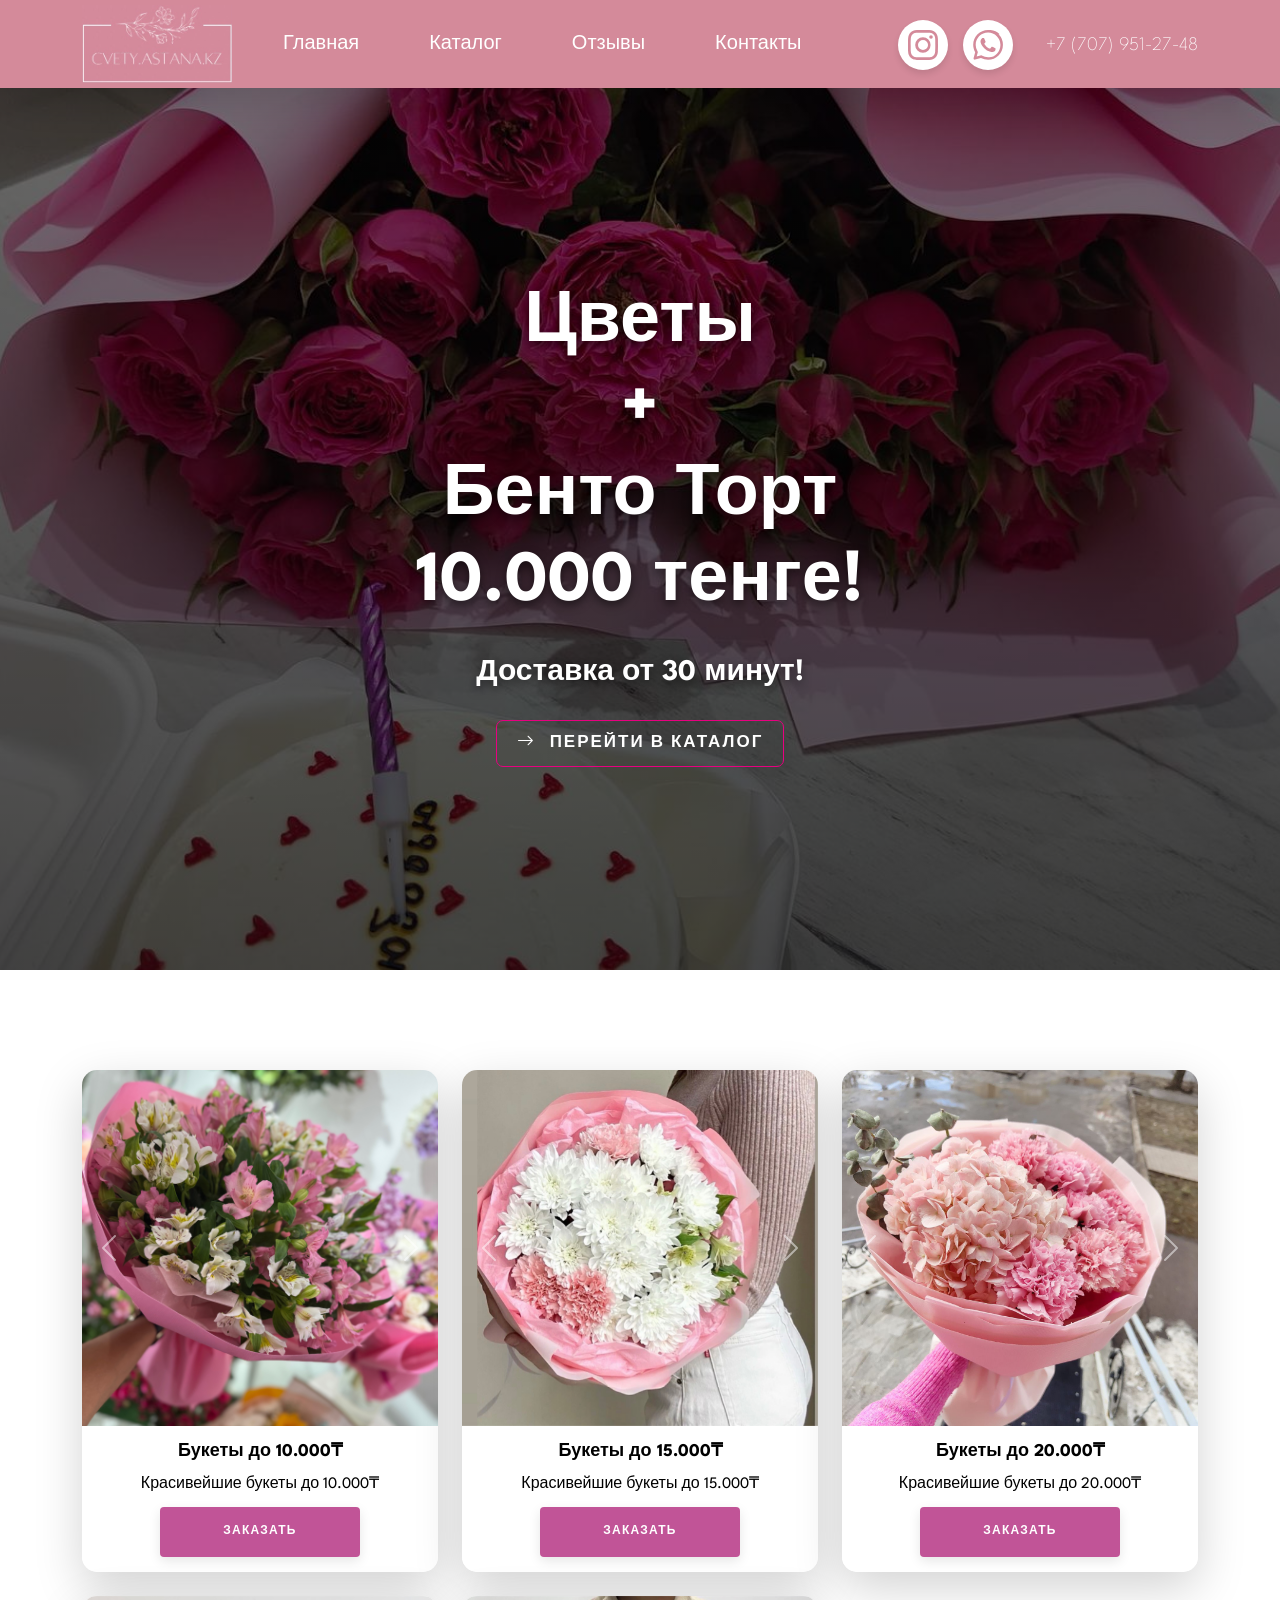
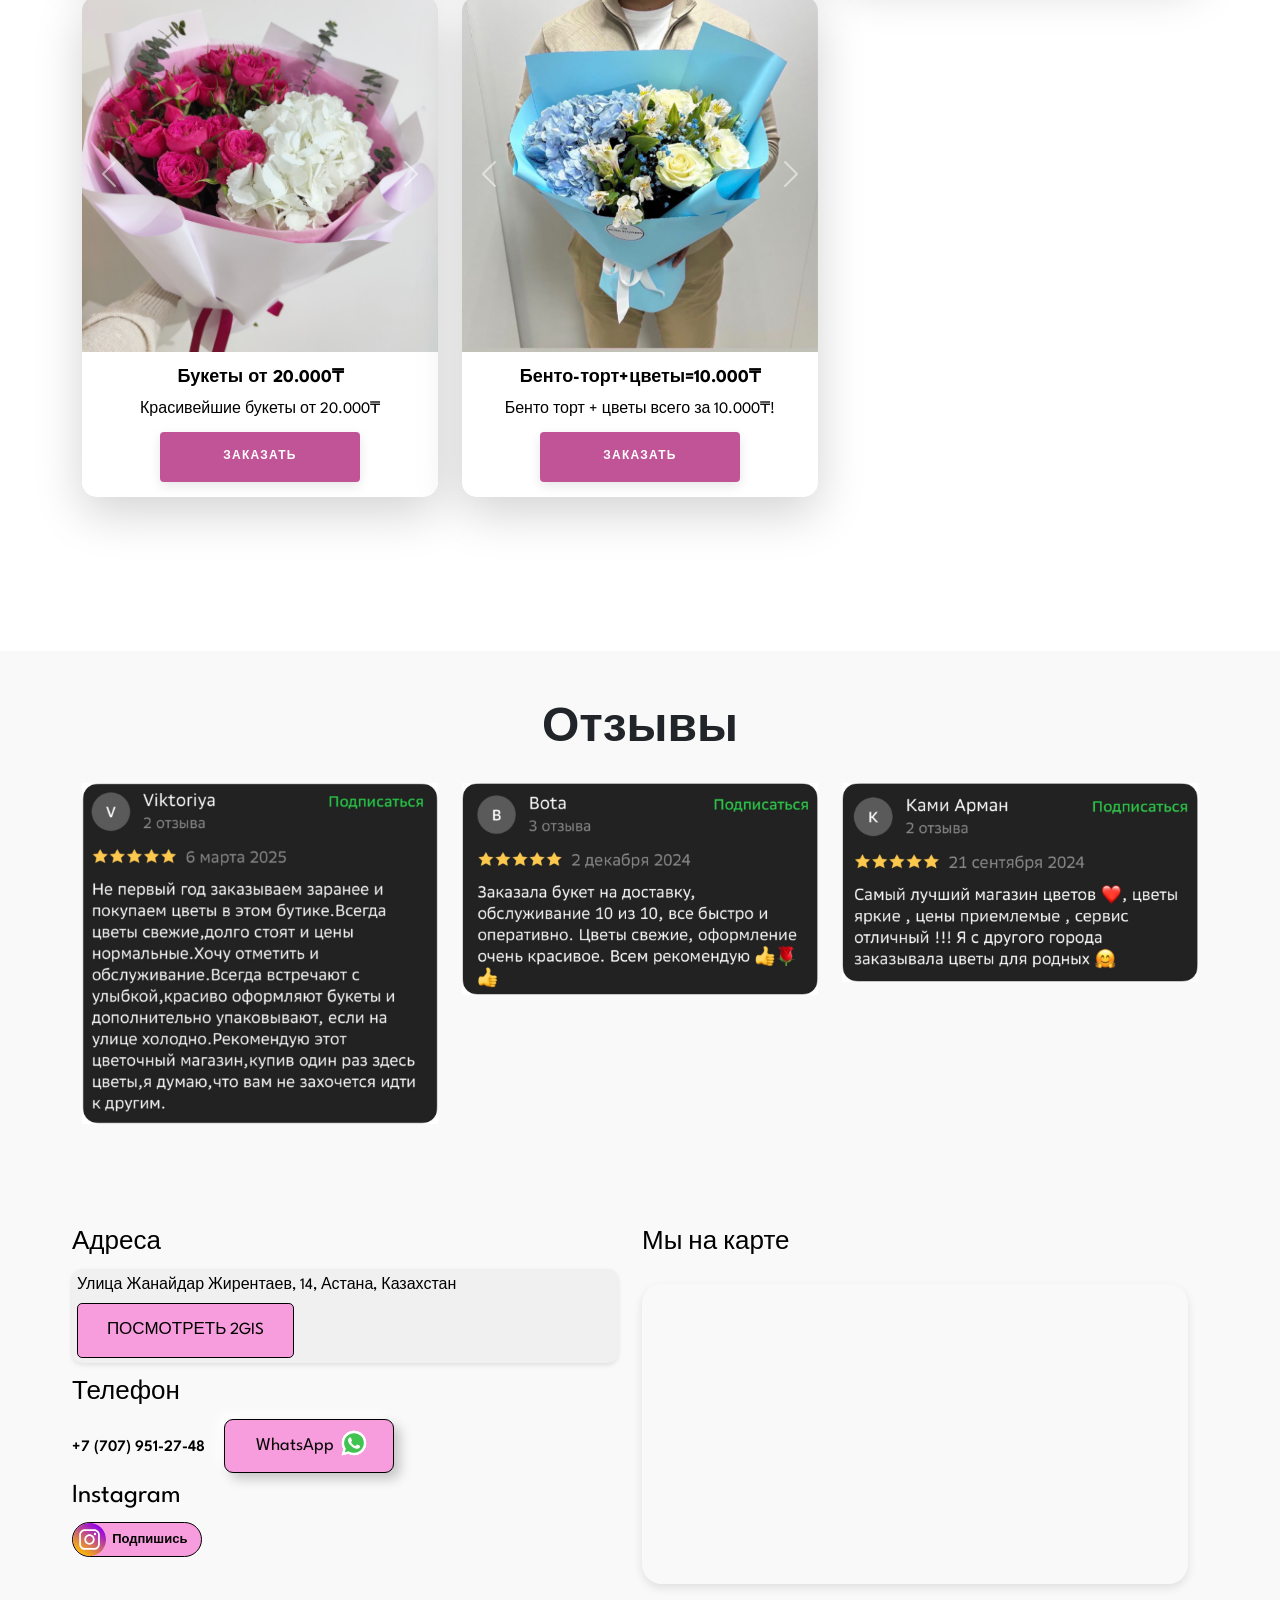
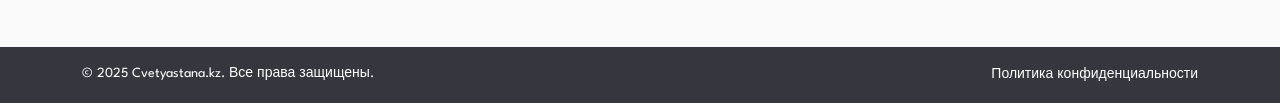
==== commit 0fcf390c: "Update index.html" ====
--- a/index.html
+++ b/index.html
@@ -63,7 +63,7 @@
 
         .bgpriv {
             background: linear-gradient(to bottom, rgba(0, 0, 0, 0.5), rgba(0, 0, 0, 0.7)),
-                url('images/fon.JPG');
+                url('images/fon.jpg');
             background-size: cover;
             background-position: center;
             background-repeat: no-repeat;
@@ -886,4 +886,4 @@
         </style>
     </body>
 
-</html>+</html>
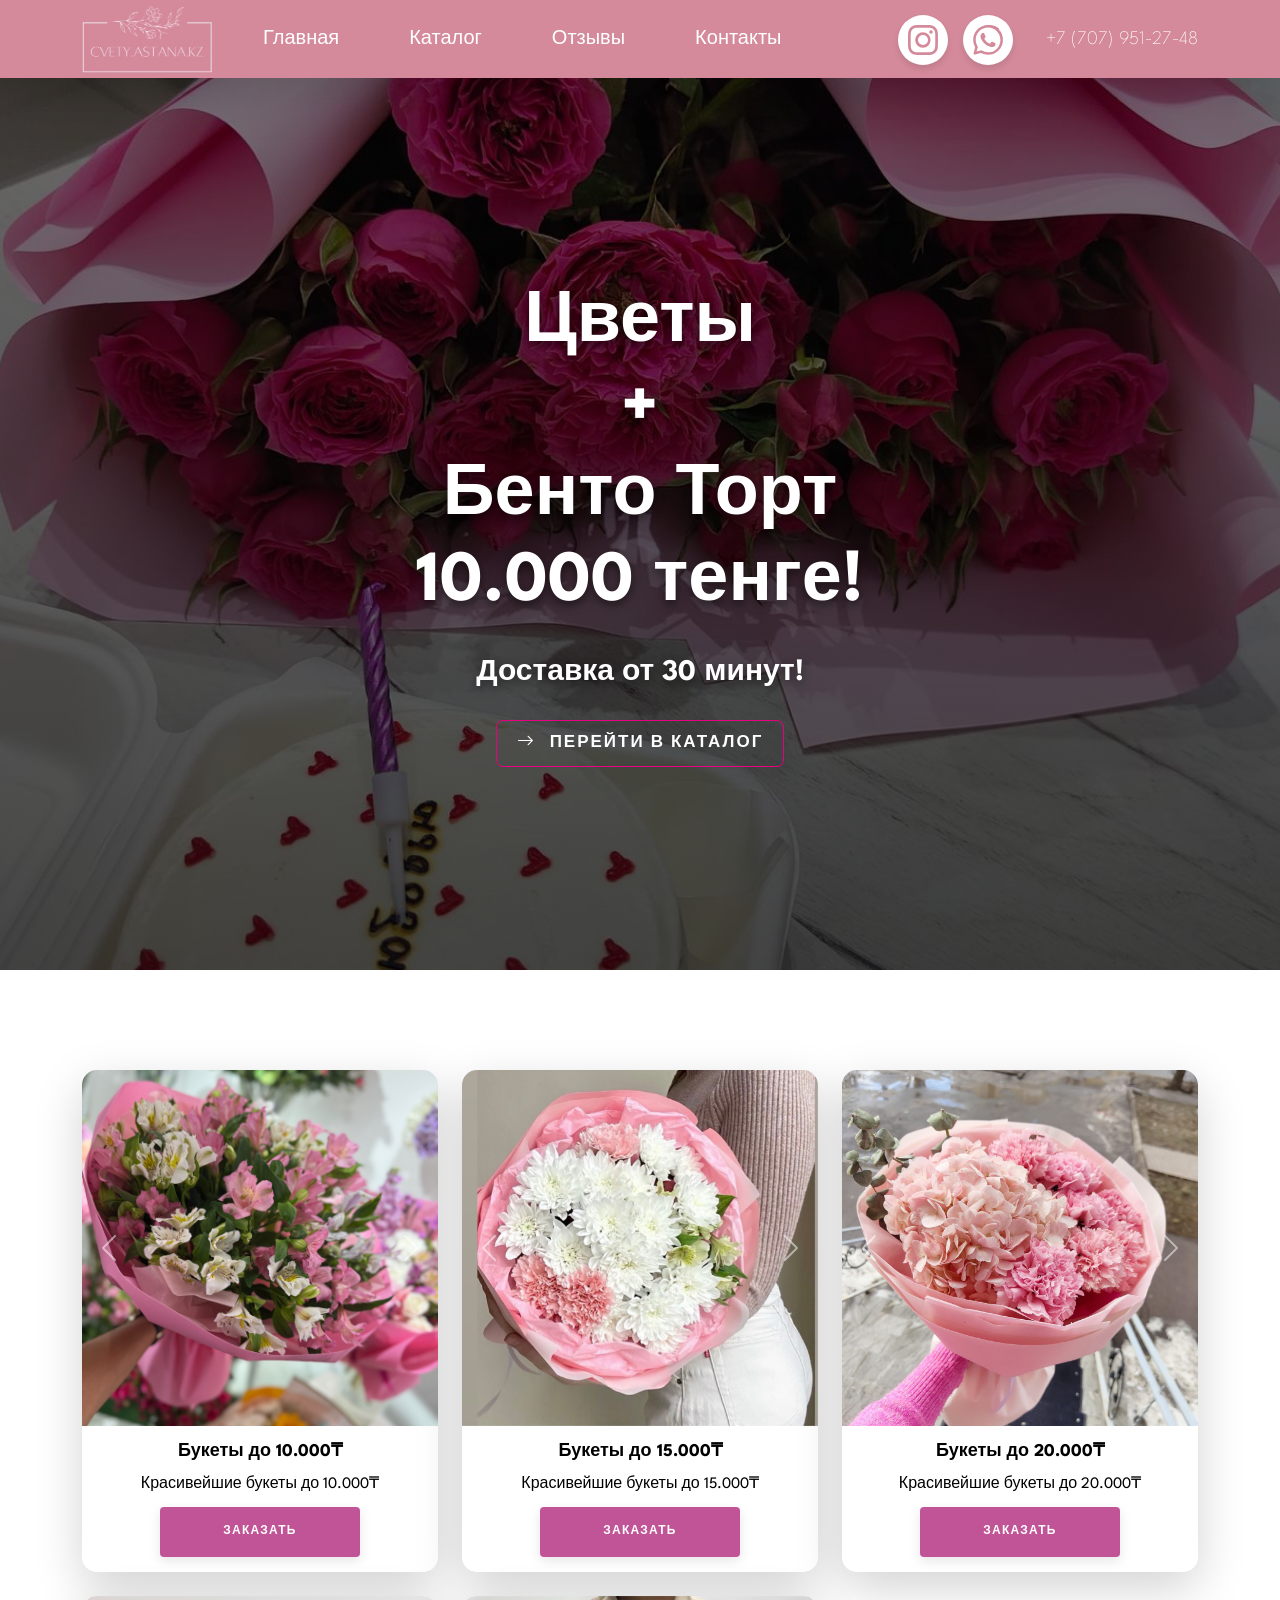
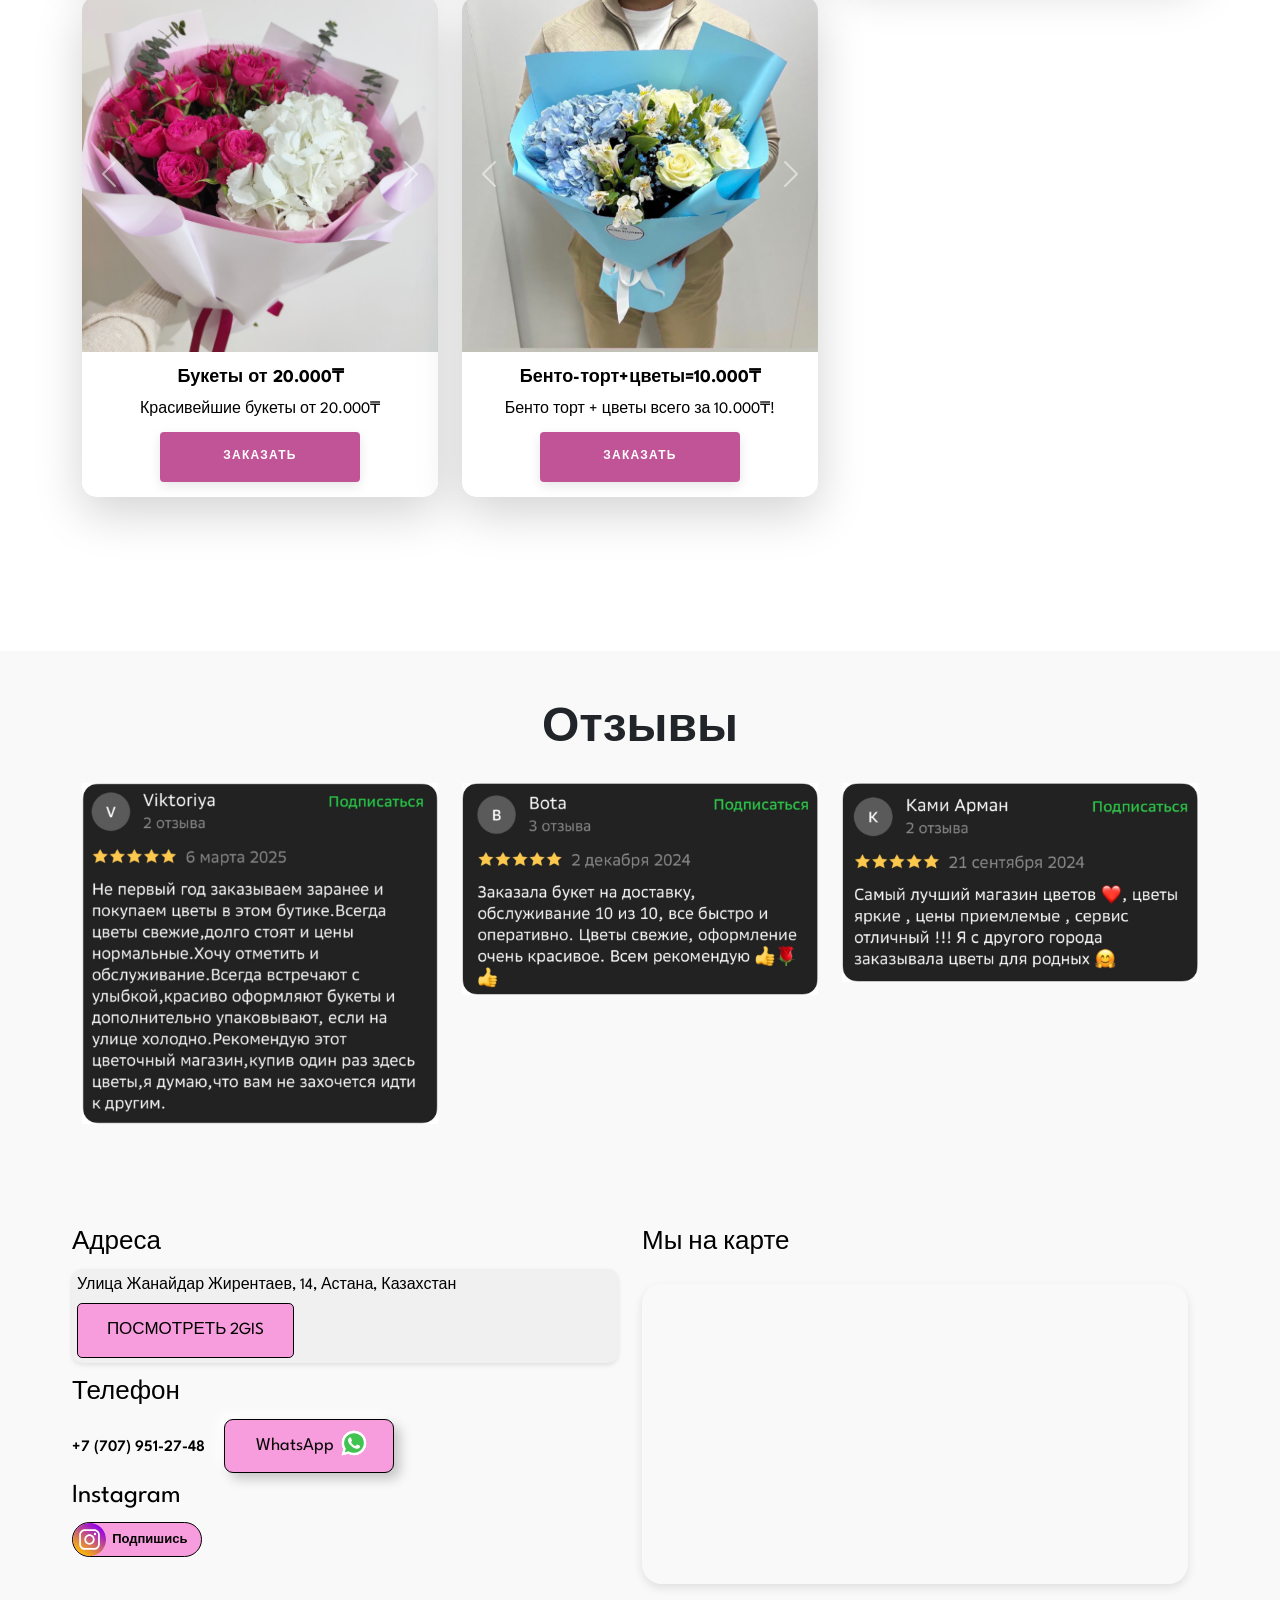
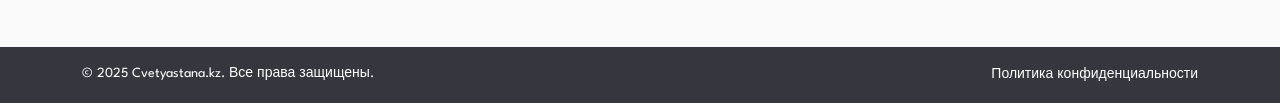
==== commit f5302213: "Update index.html" ====
--- a/index.html
+++ b/index.html
@@ -167,7 +167,7 @@
             <div class="container">
 
                 <a class="navbar-brand" href="index.html">
-                    <img src="images/logo.JPEG" width="150px" alt="Cvetyastana.kz Logo">
+                    <img src="images/logo.JPEG" width="130px" alt="Cvetyastana.kz Logo">
                 </a>
 
                 <button class="navbar-toggler" type="button" data-bs-toggle="collapse" data-bs-target="#navbarNav"
